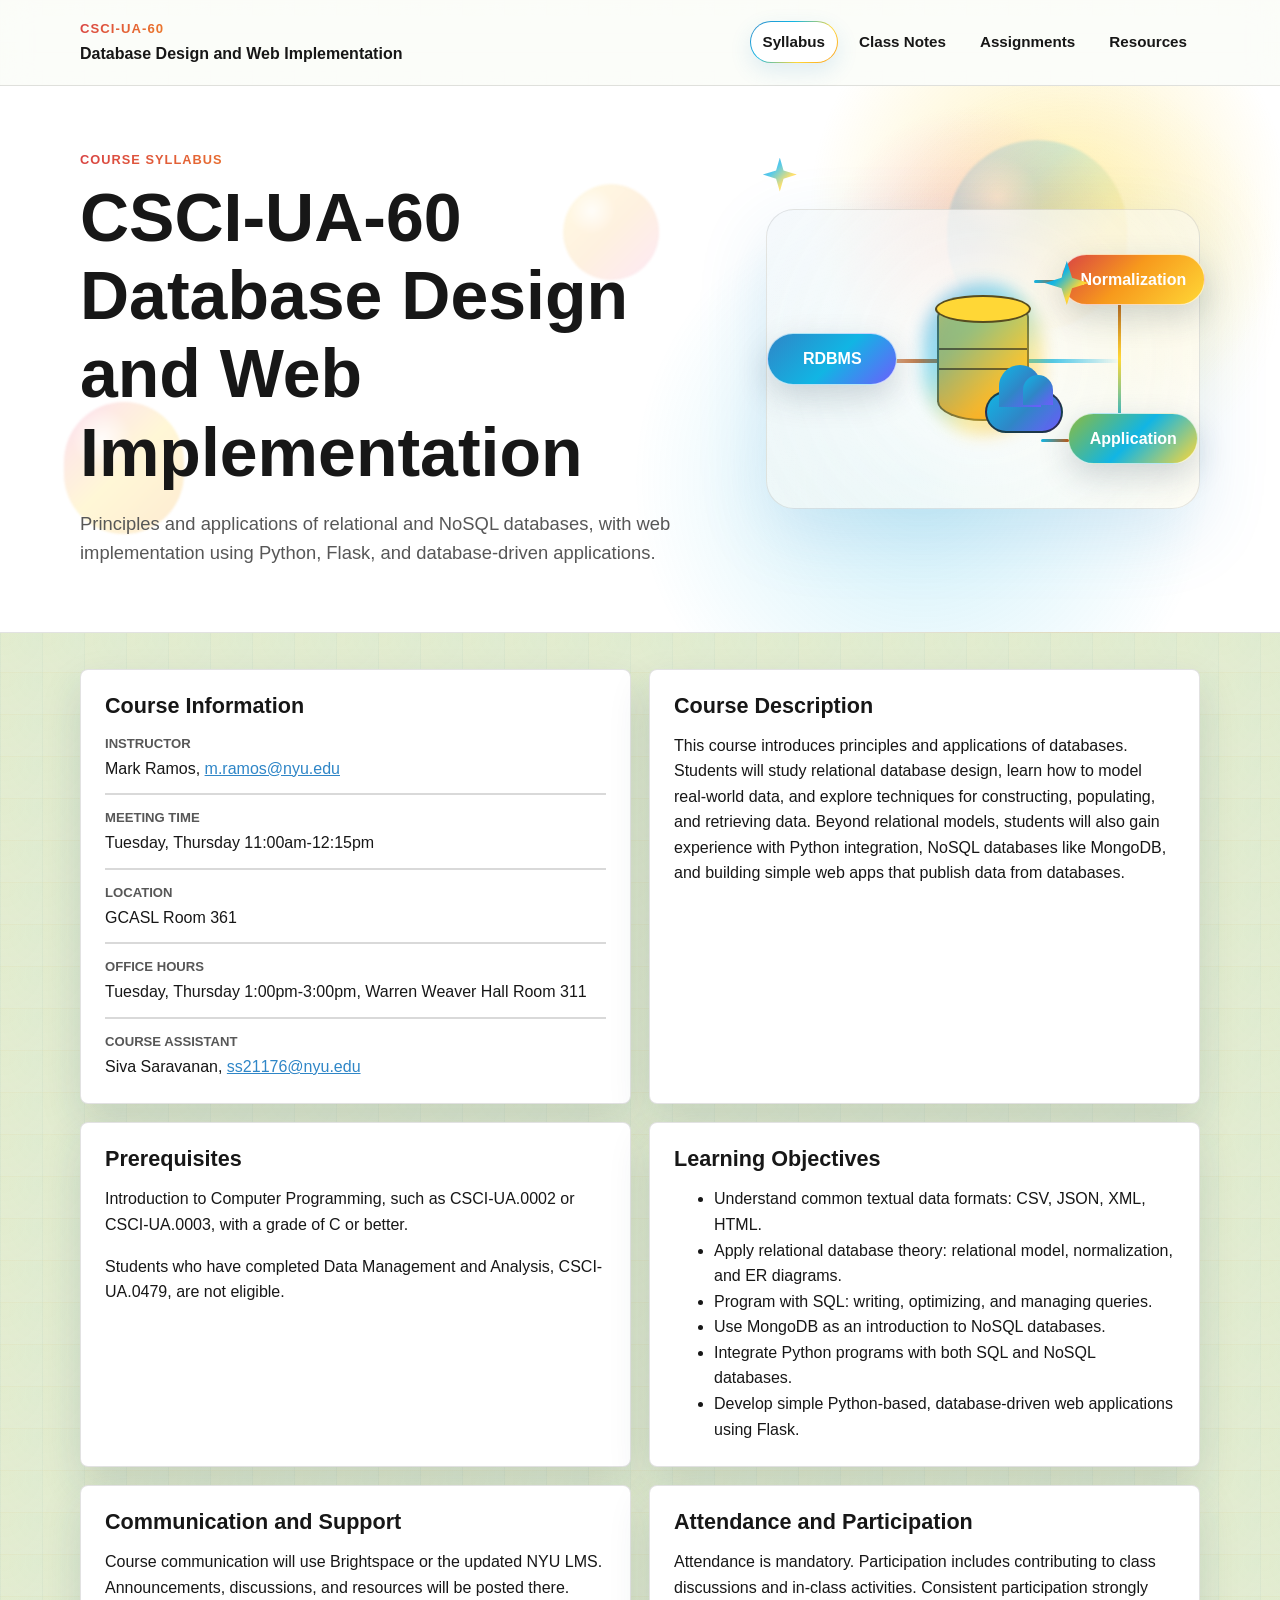
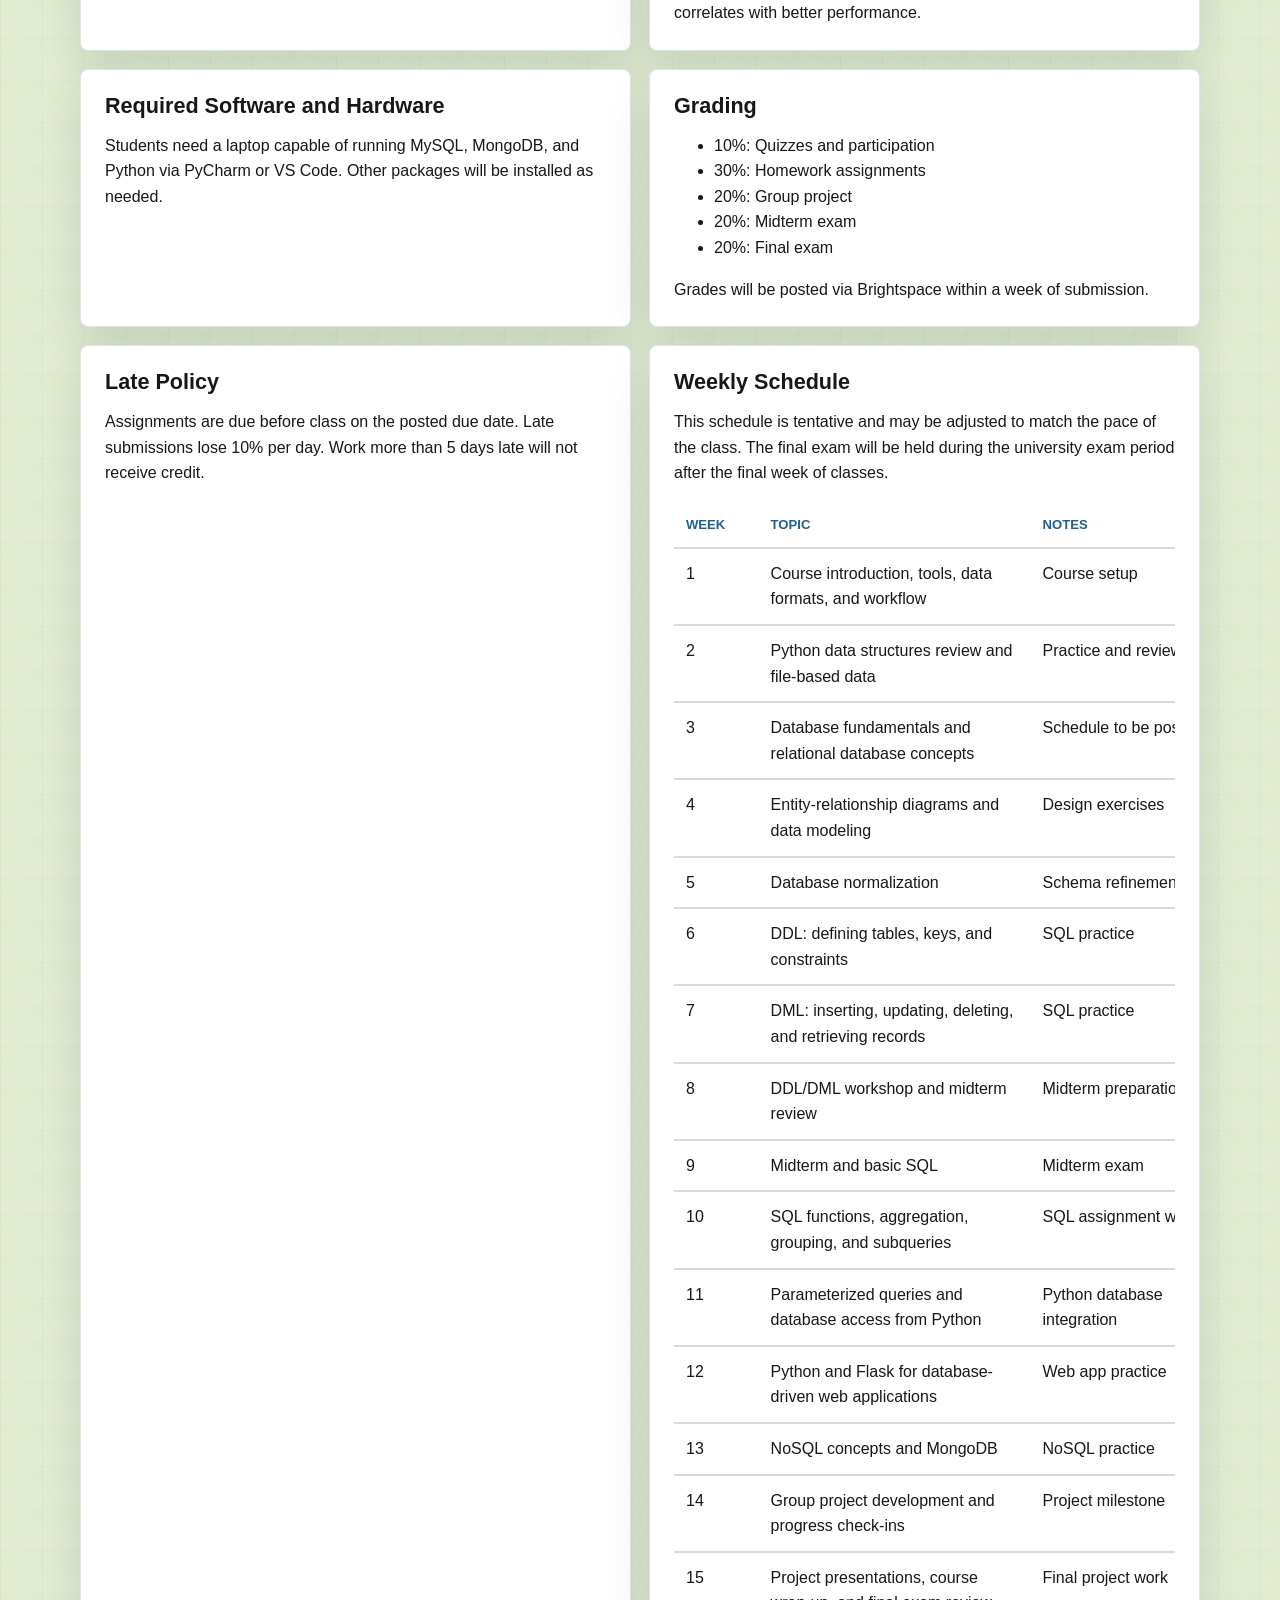
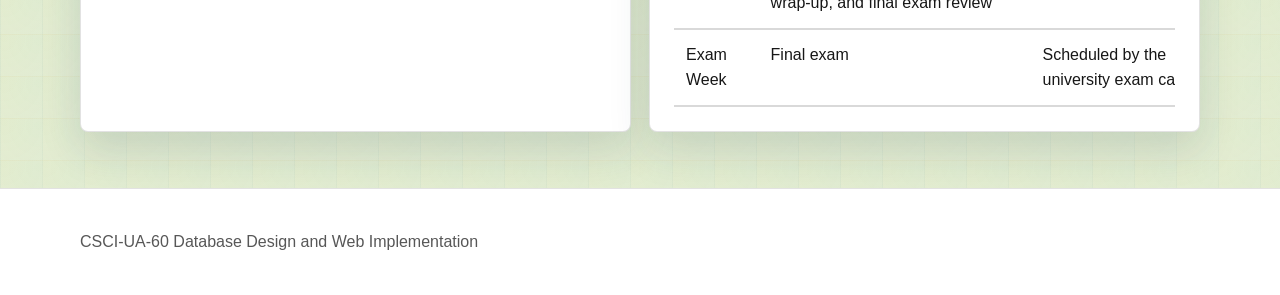
==== index.html @ 7123640e "Initial syllabus site" ====
<!DOCTYPE html>
<html lang="en">
<head>
  <meta charset="UTF-8">
  <meta name="viewport" content="width=device-width, initial-scale=1.0">
  <meta name="description" content="Syllabus for CSCI-UA-60 Database Design and Web Implementation.">
  <title>CSCI-UA-60 | Syllabus</title>
  <link rel="stylesheet" href="styles.css">
</head>
<body>
  <header class="site-header">
    <div class="container header-content">
      <a class="site-title" href="index.html">
        <span class="course-number">CSCI-UA-60</span>
        <span>Database Design and Web Implementation</span>
      </a>
      <nav class="site-nav" aria-label="Main navigation">
        <a class="active" href="index.html">Syllabus</a>
        <a href="notes.html">Class Notes</a>
        <a href="assignments.html">Assignments</a>
        <a href="resources.html">Resources</a>
      </nav>
    </div>
  </header>

  <main>
    <section class="hero">
      <span class="hero-bubble hero-bubble-large" aria-hidden="true"></span>
      <span class="hero-bubble hero-bubble-small" aria-hidden="true"></span>
      <span class="hero-bubble hero-bubble-warm" aria-hidden="true"></span>
      <div class="container hero-layout">
        <div>
          <p class="eyebrow">Course Syllabus</p>
          <h1>CSCI-UA-60 Database Design and Web Implementation</h1>
          <p class="intro">Principles and applications of relational and NoSQL databases, with web implementation using Python, Flask, and database-driven applications.</p>
        </div>
        <div class="database-graphic" aria-hidden="true">
          <div class="flow-node blue node-rdbms">RDBMS</div>
          <div class="flow-node red node-normalization">Normalization</div>
          <div class="database-icon">
            <span class="db-top"></span>
            <span class="db-line"></span>
            <span class="db-line"></span>
            <span class="cloud"></span>
          </div>
          <div class="flow-node green node-application">Application</div>
        </div>
      </div>
    </section>

    <section class="container content-grid">
      <article class="panel">
        <h2>Course Information</h2>
        <dl class="details-list">
          <div>
            <dt>Instructor</dt>
            <dd>Mark Ramos, <a href="mailto:m.ramos@nyu.edu">m.ramos@nyu.edu</a></dd>
          </div>
          <div>
            <dt>Meeting Time</dt>
            <dd>Tuesday, Thursday 11:00am-12:15pm</dd>
          </div>
          <div>
            <dt>Location</dt>
            <dd>GCASL Room 361</dd>
          </div>
          <div>
            <dt>Office Hours</dt>
            <dd>Tuesday, Thursday 1:00pm-3:00pm, Warren Weaver Hall Room 311</dd>
          </div>
          <div>
            <dt>Course Assistant</dt>
            <dd>Siva Saravanan, <a href="mailto:ss21176@nyu.edu">ss21176@nyu.edu</a></dd>
          </div>
        </dl>
      </article>

      <article class="panel">
        <h2>Course Description</h2>
        <p>This course introduces principles and applications of databases. Students will study relational database design, learn how to model real-world data, and explore techniques for constructing, populating, and retrieving data. Beyond relational models, students will also gain experience with Python integration, NoSQL databases like MongoDB, and building simple web apps that publish data from databases.</p>
      </article>

      <article class="panel">
        <h2>Prerequisites</h2>
        <p>Introduction to Computer Programming, such as CSCI-UA.0002 or CSCI-UA.0003, with a grade of C or better.</p>
        <p>Students who have completed Data Management and Analysis, CSCI-UA.0479, are not eligible.</p>
      </article>

      <article class="panel">
        <h2>Learning Objectives</h2>
        <ul>
          <li>Understand common textual data formats: CSV, JSON, XML, HTML.</li>
          <li>Apply relational database theory: relational model, normalization, and ER diagrams.</li>
          <li>Program with SQL: writing, optimizing, and managing queries.</li>
          <li>Use MongoDB as an introduction to NoSQL databases.</li>
          <li>Integrate Python programs with both SQL and NoSQL databases.</li>
          <li>Develop simple Python-based, database-driven web applications using Flask.</li>
        </ul>
      </article>

      <article class="panel">
        <h2>Communication and Support</h2>
        <p>Course communication will use Brightspace or the updated NYU LMS. Announcements, discussions, and resources will be posted there.</p>
      </article>

      <article class="panel">
        <h2>Attendance and Participation</h2>
        <p>Attendance is mandatory. Participation includes contributing to class discussions and in-class activities. Consistent participation strongly correlates with better performance.</p>
      </article>

      <article class="panel">
        <h2>Required Software and Hardware</h2>
        <p>Students need a laptop capable of running MySQL, MongoDB, and Python via PyCharm or VS Code. Other packages will be installed as needed.</p>
      </article>

      <article class="panel">
        <h2>Grading</h2>
        <ul>
          <li>10%: Quizzes and participation</li>
          <li>30%: Homework assignments</li>
          <li>20%: Group project</li>
          <li>20%: Midterm exam</li>
          <li>20%: Final exam</li>
        </ul>
        <p>Grades will be posted via Brightspace within a week of submission.</p>
      </article>

      <article class="panel">
        <h2>Late Policy</h2>
        <p>Assignments are due before class on the posted due date. Late submissions lose 10% per day. Work more than 5 days late will not receive credit.</p>
      </article>

      <article class="panel">
        <h2>Weekly Schedule</h2>
        <p>This schedule is tentative and may be adjusted to match the pace of the class. The final exam will be held during the university exam period after the final week of classes.</p>
        <div class="table-wrap">
          <table>
            <thead>
              <tr>
                <th>Week</th>
                <th>Topic</th>
                <th>Notes</th>
              </tr>
            </thead>
            <tbody>
              <tr>
                <td>1</td>
                <td>Course introduction, tools, data formats, and workflow</td>
                <td>Course setup</td>
              </tr>
              <tr>
                <td>2</td>
                <td>Python data structures review and file-based data</td>
                <td>Practice and review</td>
              </tr>
              <tr>
                <td>3</td>
                <td>Database fundamentals and relational database concepts</td>
                <td>Schedule to be posted</td>
              </tr>
              <tr>
                <td>4</td>
                <td>Entity-relationship diagrams and data modeling</td>
                <td>Design exercises</td>
              </tr>
              <tr>
                <td>5</td>
                <td>Database normalization</td>
                <td>Schema refinement</td>
              </tr>
              <tr>
                <td>6</td>
                <td>DDL: defining tables, keys, and constraints</td>
                <td>SQL practice</td>
              </tr>
              <tr>
                <td>7</td>
                <td>DML: inserting, updating, deleting, and retrieving records</td>
                <td>SQL practice</td>
              </tr>
              <tr>
                <td>8</td>
                <td>DDL/DML workshop and midterm review</td>
                <td>Midterm preparation</td>
              </tr>
              <tr>
                <td>9</td>
                <td>Midterm and basic SQL</td>
                <td>Midterm exam</td>
              </tr>
              <tr>
                <td>10</td>
                <td>SQL functions, aggregation, grouping, and subqueries</td>
                <td>SQL assignment work</td>
              </tr>
              <tr>
                <td>11</td>
                <td>Parameterized queries and database access from Python</td>
                <td>Python database integration</td>
              </tr>
              <tr>
                <td>12</td>
                <td>Python and Flask for database-driven web applications</td>
                <td>Web app practice</td>
              </tr>
              <tr>
                <td>13</td>
                <td>NoSQL concepts and MongoDB</td>
                <td>NoSQL practice</td>
              </tr>
              <tr>
                <td>14</td>
                <td>Group project development and progress check-ins</td>
                <td>Project milestone</td>
              </tr>
              <tr>
                <td>15</td>
                <td>Project presentations, course wrap-up, and final exam review</td>
                <td>Final project work</td>
              </tr>
              <tr>
                <td>Exam Week</td>
                <td>Final exam</td>
                <td>Scheduled by the university exam calendar</td>
              </tr>
            </tbody>
          </table>
        </div>
      </article>
    </section>
  </main>

  <footer class="site-footer">
    <div class="container">
      <p>CSCI-UA-60 Database Design and Web Implementation</p>
    </div>
  </footer>
  <script src="script.js"></script>
</body>
</html>
---- styles.css ----
:root {
  --bg: #fffaf1;
  --surface: #ffffff;
  --ink: #171717;
  --muted: #575757;
  --line: #171717;
  --blue: #2f86c7;
  --blue-dark: #1f6093;
  --yellow: #ffd736;
  --orange: #f7991c;
  --orange-dark: #b95716;
  --red: #d84245;
  --pink: #f15bb5;
  --green: #8bbb3f;
  --aqua: #11b5e4;
  --violet: #6d5dfc;
  --accent: var(--blue);
  --accent-dark: var(--blue-dark);
  --highlight: var(--orange);
  --gradient-main: linear-gradient(135deg, #2f86c7 0%, #11b5e4 34%, #ffd736 68%, #f7991c 100%);
  --gradient-warm: linear-gradient(135deg, #d84245 0%, #f7991c 46%, #ffd736 100%);
  --gradient-cool: linear-gradient(135deg, #2f86c7 0%, #11b5e4 52%, #6d5dfc 100%);
  --shadow: 0 18px 42px rgba(31, 54, 76, 0.14);
}

* {
  box-sizing: border-box;
}

body {
  margin: 0;
  min-height: 100vh;
  font-family: Arial, Helvetica, sans-serif;
  line-height: 1.6;
  color: var(--ink);
  background:
    radial-gradient(circle at 10% 10%, rgba(255, 215, 54, 0.18), transparent 24rem),
    radial-gradient(circle at 92% 18%, rgba(17, 181, 228, 0.16), transparent 22rem),
    linear-gradient(90deg, rgba(47, 134, 199, 0.06) 1px, transparent 1px),
    linear-gradient(rgba(247, 153, 28, 0.05) 1px, transparent 1px),
    var(--bg);
  background-size: 42px 42px;
}

a {
  color: var(--accent);
}

a:hover {
  color: var(--accent-dark);
}

.container {
  width: min(1120px, calc(100% - 32px));
  margin: 0 auto;
}

.site-header {
  background: rgba(255, 255, 255, 0.86);
  border-bottom: 1px solid rgba(23, 23, 23, 0.12);
  backdrop-filter: blur(14px);
}

.header-content {
  display: flex;
  align-items: center;
  justify-content: space-between;
  gap: 24px;
  padding: 18px 0;
}

.site-title {
  display: grid;
  gap: 2px;
  color: var(--ink);
  font-weight: 700;
  text-decoration: none;
}

.course-number {
  background: var(--gradient-warm);
  background-clip: text;
  color: transparent;
  -webkit-background-clip: text;
  -webkit-text-fill-color: transparent;
  font-size: 0.82rem;
  letter-spacing: 0.08em;
  text-transform: uppercase;
}

.site-nav {
  display: flex;
  flex-wrap: wrap;
  gap: 8px;
  justify-content: flex-end;
}

.site-nav a {
  border: 1px solid transparent;
  border-radius: 999px;
  color: var(--ink);
  font-size: 0.95rem;
  font-weight: 700;
  padding: 8px 12px;
  text-decoration: none;
}

.site-nav a:hover,
.site-nav a.active {
  background: linear-gradient(#ffffff, #ffffff) padding-box, var(--gradient-main) border-box;
  border-color: transparent;
  color: var(--ink);
  box-shadow: 0 8px 22px rgba(47, 134, 199, 0.14);
}

.hero,
.page-heading {
  background:
    radial-gradient(circle at var(--hero-x, 76%) var(--hero-y, 30%), rgba(241, 91, 181, 0.24), transparent 9rem),
    radial-gradient(circle at calc(var(--hero-x, 76%) + 8%) calc(var(--hero-y, 30%) + 6%), rgba(255, 215, 54, 0.20), transparent 13rem),
    radial-gradient(circle at 82% 22%, rgba(255, 215, 54, 0.34), transparent 15rem),
    radial-gradient(circle at 72% 72%, rgba(17, 181, 228, 0.20), transparent 18rem),
    #ffffff;
  border-bottom: 1px solid rgba(23, 23, 23, 0.12);
  padding: 64px 0;
}

.hero {
  overflow: hidden;
  position: relative;
}

.hero-bubble {
  border-radius: 999px;
  filter: blur(1px);
  opacity: 0.18;
  pointer-events: none;
  position: absolute;
  transform: translate3d(0, 0, 0);
  will-change: transform;
  z-index: 0;
}

.hero-bubble-large {
  background: radial-gradient(circle at 28% 30%, rgba(255, 255, 255, 0.86), transparent 22%), var(--gradient-main);
  height: 190px;
  left: 74%;
  top: 10%;
  width: 180px;
}

.hero-bubble-small {
  background: radial-gradient(circle at 32% 28%, rgba(255, 255, 255, 0.82), transparent 24%), linear-gradient(135deg, var(--pink), var(--yellow), var(--orange));
  height: 132px;
  left: 5%;
  opacity: 0.2;
  top: 58%;
  width: 120px;
}

.hero-bubble-warm {
  background: radial-gradient(circle at 30% 28%, rgba(255, 255, 255, 0.78), transparent 24%), linear-gradient(135deg, var(--yellow), var(--orange), var(--pink));
  height: 96px;
  left: 44%;
  opacity: 0.14;
  top: 18%;
  width: 96px;
}

.hero-layout::before {
  animation: sparkle-pulse 6s ease-in-out infinite;
  background: var(--gradient-main);
  clip-path: polygon(50% 0, 61% 38%, 100% 50%, 61% 62%, 50% 100%, 39% 62%, 0 50%, 39% 38%);
  content: "";
  height: 34px;
  opacity: 0.72;
  position: absolute;
  right: 36%;
  top: 8px;
  width: 34px;
}

.hero-layout {
  align-items: center;
  display: grid;
  gap: 36px;
  grid-template-columns: minmax(0, 1.2fr) minmax(280px, 0.8fr);
  position: relative;
  z-index: 1;
}

.page-heading {
  padding: 44px 0;
}

.eyebrow,
.tag {
  background: var(--gradient-warm);
  background-clip: text;
  color: transparent;
  -webkit-background-clip: text;
  -webkit-text-fill-color: transparent;
  font-size: 0.8rem;
  font-weight: 700;
  letter-spacing: 0.08em;
  margin: 0 0 8px;
  text-transform: uppercase;
}

h1,
h2 {
  line-height: 1.15;
  margin: 0;
}

h1 {
  font-size: clamp(2rem, 6vw, 4.25rem);
  letter-spacing: 0;
  max-width: 920px;
}

h2 {
  font-size: 1.35rem;
  margin-bottom: 14px;
}

.intro {
  color: var(--muted);
  font-size: 1.15rem;
  max-width: 720px;
  margin: 18px 0 0;
}

.database-graphic {
  --tilt-x: 0deg;
  --tilt-y: 0deg;
  align-items: center;
  background:
    radial-gradient(circle at 50% 50%, rgba(255, 255, 255, 0.95), rgba(255, 255, 255, 0.46)),
    linear-gradient(135deg, rgba(47, 134, 199, 0.10), rgba(255, 215, 54, 0.10));
  border: 1px solid rgba(23, 23, 23, 0.10);
  border-radius: 28px;
  box-shadow: 0 24px 70px rgba(47, 134, 199, 0.16);
  display: grid;
  gap: 20px;
  grid-template-columns: repeat(3, 1fr);
  grid-template-rows: repeat(2, 1fr);
  justify-items: center;
  min-height: 300px;
  position: relative;
  transform: perspective(900px) rotateX(var(--tilt-x)) rotateY(var(--tilt-y));
  transition: transform 220ms ease-out;
}

.database-graphic::before {
  background: linear-gradient(90deg, transparent, var(--orange-dark), var(--aqua), transparent);
  border-radius: 999px;
  content: "";
  height: 4px;
  left: 18%;
  position: absolute;
  right: 18%;
  top: 50%;
  z-index: 0;
}

.database-graphic::after {
  background: linear-gradient(var(--orange-dark), var(--yellow), var(--aqua));
  border-radius: 999px;
  content: "";
  height: 46%;
  position: absolute;
  right: 18%;
  top: 27%;
  width: 3px;
  z-index: 0;
}

.node-rdbms {
  grid-column: 1;
  grid-row: 1 / 3;
}

.database-icon {
  grid-column: 2;
  grid-row: 1 / 3;
}

.node-normalization {
  grid-column: 3;
  grid-row: 1;
}

.node-application {
  grid-column: 3;
  grid-row: 2;
}

.node-normalization::before,
.node-application::before {
  background: linear-gradient(90deg, var(--aqua), var(--orange-dark));
  border-radius: 999px;
  content: "";
  height: 3px;
  left: -28px;
  position: absolute;
  top: 50%;
  width: 28px;
  z-index: -1;
}

.flow-node {
  border: 1px solid rgba(255, 255, 255, 0.68);
  border-radius: 999px;
  box-shadow: 0 12px 32px rgba(31, 54, 76, 0.20);
  color: #ffffff;
  font-weight: 800;
  min-width: 130px;
  padding: 12px 18px;
  position: relative;
  text-align: center;
  z-index: 1;
}

.flow-node.red {
  background: var(--gradient-warm);
}

.flow-node.blue {
  background: var(--gradient-cool);
}

.flow-node.green {
  background: linear-gradient(135deg, var(--green), var(--aqua), var(--yellow));
}

.database-icon {
  align-items: center;
  background: linear-gradient(180deg, var(--yellow), var(--orange));
  border: 2px solid rgba(23, 23, 23, 0.72);
  border-radius: 50% / 16%;
  display: flex;
  flex-direction: column;
  gap: 18px;
  height: 124px;
  justify-content: center;
  position: relative;
  width: 92px;
  z-index: 1;
}

.database-icon::before,
.database-icon::after {
  background: var(--gradient-main);
  content: "";
  position: absolute;
}

.database-icon::before {
  animation: glow-breathe 5s ease-in-out infinite;
  border-radius: 999px;
  filter: blur(8px);
  inset: -16px;
  opacity: 0.45;
  z-index: -1;
}

@keyframes sparkle-pulse {
  0%,
  100% {
    opacity: 0.42;
    transform: rotate(0deg) scale(0.86);
  }

  50% {
    opacity: 0.84;
    transform: rotate(18deg) scale(1);
  }
}

@keyframes glow-breathe {
  0%,
  100% {
    opacity: 0.32;
    transform: scale(0.96);
  }

  50% {
    opacity: 0.56;
    transform: scale(1.06);
  }
}

.database-icon::after {
  clip-path: polygon(50% 0, 62% 38%, 100% 50%, 62% 62%, 50% 100%, 38% 62%, 0 50%, 38% 38%);
  height: 44px;
  right: -62px;
  top: -38px;
  width: 44px;
}

.db-top {
  background: var(--yellow);
  border: 2px solid rgba(23, 23, 23, 0.72);
  border-radius: 50%;
  height: 28px;
  left: -4px;
  position: absolute;
  right: -4px;
  top: -4px;
}

.db-line {
  border-top: 2px solid rgba(23, 23, 23, 0.56);
  display: block;
  width: 100%;
}

.cloud {
  background: linear-gradient(135deg, var(--aqua), var(--blue), var(--violet));
  border: 2px solid rgba(23, 23, 23, 0.72);
  border-radius: 999px;
  bottom: -14px;
  height: 42px;
  position: absolute;
  right: -36px;
  width: 78px;
}

.cloud::before,
.cloud::after {
  background: inherit;
  content: "";
  position: absolute;
}

.cloud::before {
  border-radius: 50% 50% 0 0;
  height: 42px;
  left: 12px;
  top: -28px;
  width: 42px;
}

.cloud::after {
  border-radius: 50% 50% 0 0;
  height: 30px;
  right: 8px;
  top: -18px;
  width: 30px;
}

.content-grid,
.card-list,
.resource-grid {
  display: grid;
  gap: 18px;
  padding: 36px 0 56px;
}

.content-grid {
  grid-template-columns: repeat(2, minmax(0, 1fr));
}

.card-list {
  grid-template-columns: 1fr;
}

.resource-grid {
  grid-template-columns: repeat(3, minmax(0, 1fr));
}

.panel {
  background: var(--surface);
  border: 1px solid rgba(23, 23, 23, 0.12);
  border-radius: 8px;
  box-shadow: var(--shadow);
  padding: 24px;
}

.panel p,
.panel ul,
.panel dl {
  margin-top: 0;
}

.panel > :last-child {
  margin-bottom: 0;
}

.details-list {
  display: grid;
  gap: 12px;
  margin-bottom: 0;
}

.details-list div {
  border-bottom: 2px solid rgba(23, 23, 23, 0.16);
  padding-bottom: 12px;
}

.details-list div:last-child {
  border-bottom: 0;
  padding-bottom: 0;
}

dt {
  color: var(--muted);
  font-size: 0.82rem;
  font-weight: 700;
  text-transform: uppercase;
}

dd {
  margin: 2px 0 0;
}

.table-wrap {
  overflow-x: auto;
}

table {
  border-collapse: collapse;
  min-width: 560px;
  width: 100%;
}

th,
td {
  border-bottom: 2px solid rgba(23, 23, 23, 0.16);
  padding: 12px;
  text-align: left;
  vertical-align: top;
}

th {
  color: var(--blue-dark);
  font-size: 0.82rem;
  text-transform: uppercase;
}

.assignment {
  display: grid;
  gap: 10px;
}

.due-date {
  color: var(--red);
  font-weight: 700;
}

.site-footer {
  background: var(--surface);
  border-top: 1px solid rgba(23, 23, 23, 0.12);
  color: var(--muted);
  padding: 24px 0;
}

@media (max-width: 760px) {
  .header-content {
    align-items: flex-start;
    flex-direction: column;
  }

  .site-nav {
    justify-content: flex-start;
    width: 100%;
  }

  .site-nav a {
    background: rgba(255, 255, 255, 0.64);
  }

  .hero,
  .page-heading {
    padding: 40px 0;
  }

  .content-grid,
  .resource-grid {
    grid-template-columns: 1fr;
  }

  .hero-layout {
    grid-template-columns: 1fr;
  }

  .database-graphic {
    grid-template-columns: repeat(2, 1fr);
    grid-template-rows: repeat(3, auto);
    min-height: 320px;
  }

  .node-rdbms {
    grid-column: 1;
    grid-row: 1;
  }

  .database-icon {
    grid-column: 2;
    grid-row: 1 / 3;
  }

  .node-normalization {
    grid-column: 1;
    grid-row: 2;
  }

  .node-application {
    grid-column: 1 / 3;
    grid-row: 3;
  }

  .database-graphic::before {
    left: 22%;
    right: 22%;
    top: 38%;
  }

  .database-graphic::after {
    height: 54%;
    right: 50%;
    top: 28%;
  }

  .panel {
    padding: 20px;
  }
}

@media (max-width: 520px) {
  .database-graphic {
    gap: 14px;
  }

  .flow-node {
    min-width: 112px;
    padding: 10px 12px;
  }

  .database-icon {
    height: 108px;
    width: 80px;
  }
}

@media (prefers-reduced-motion: reduce) {
  .hero-bubble,
  .hero-layout::before,
  .database-icon::before {
    animation: none;
  }

  .database-graphic {
    transition: none;
  }
}
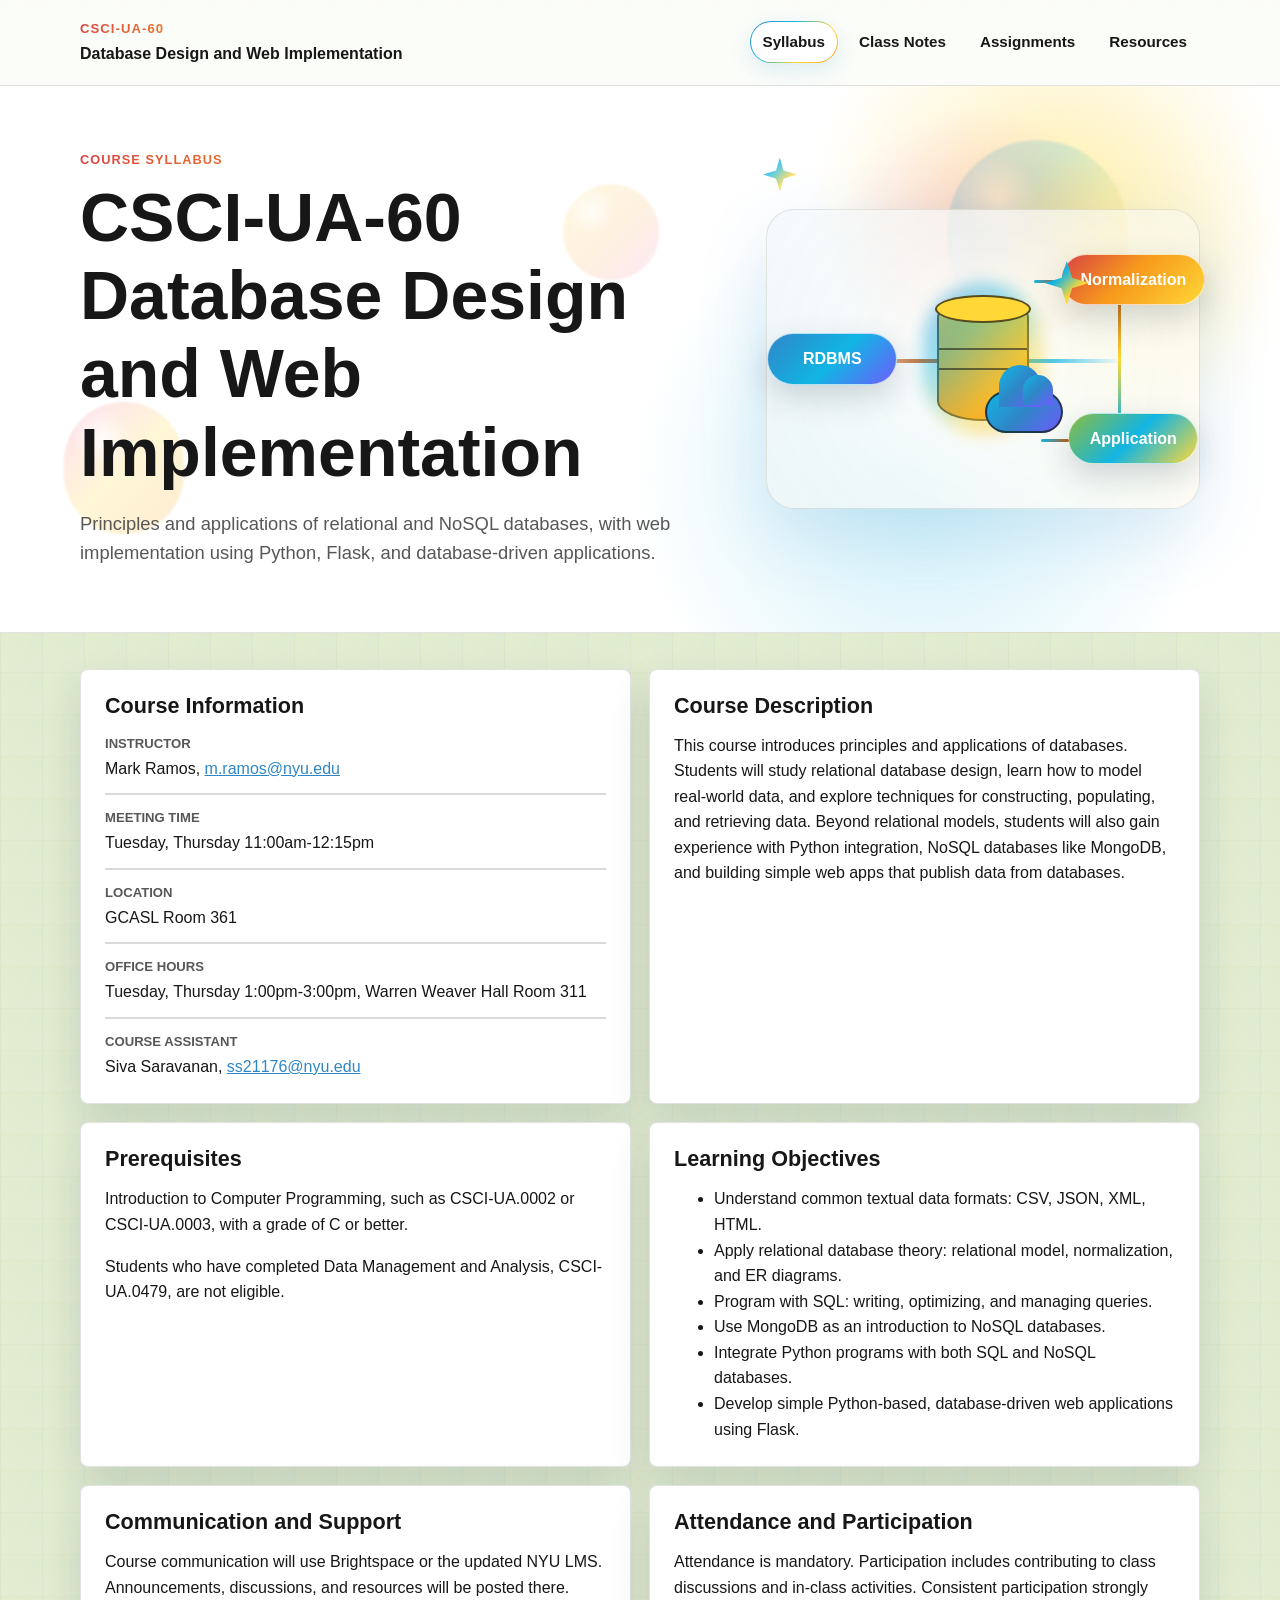
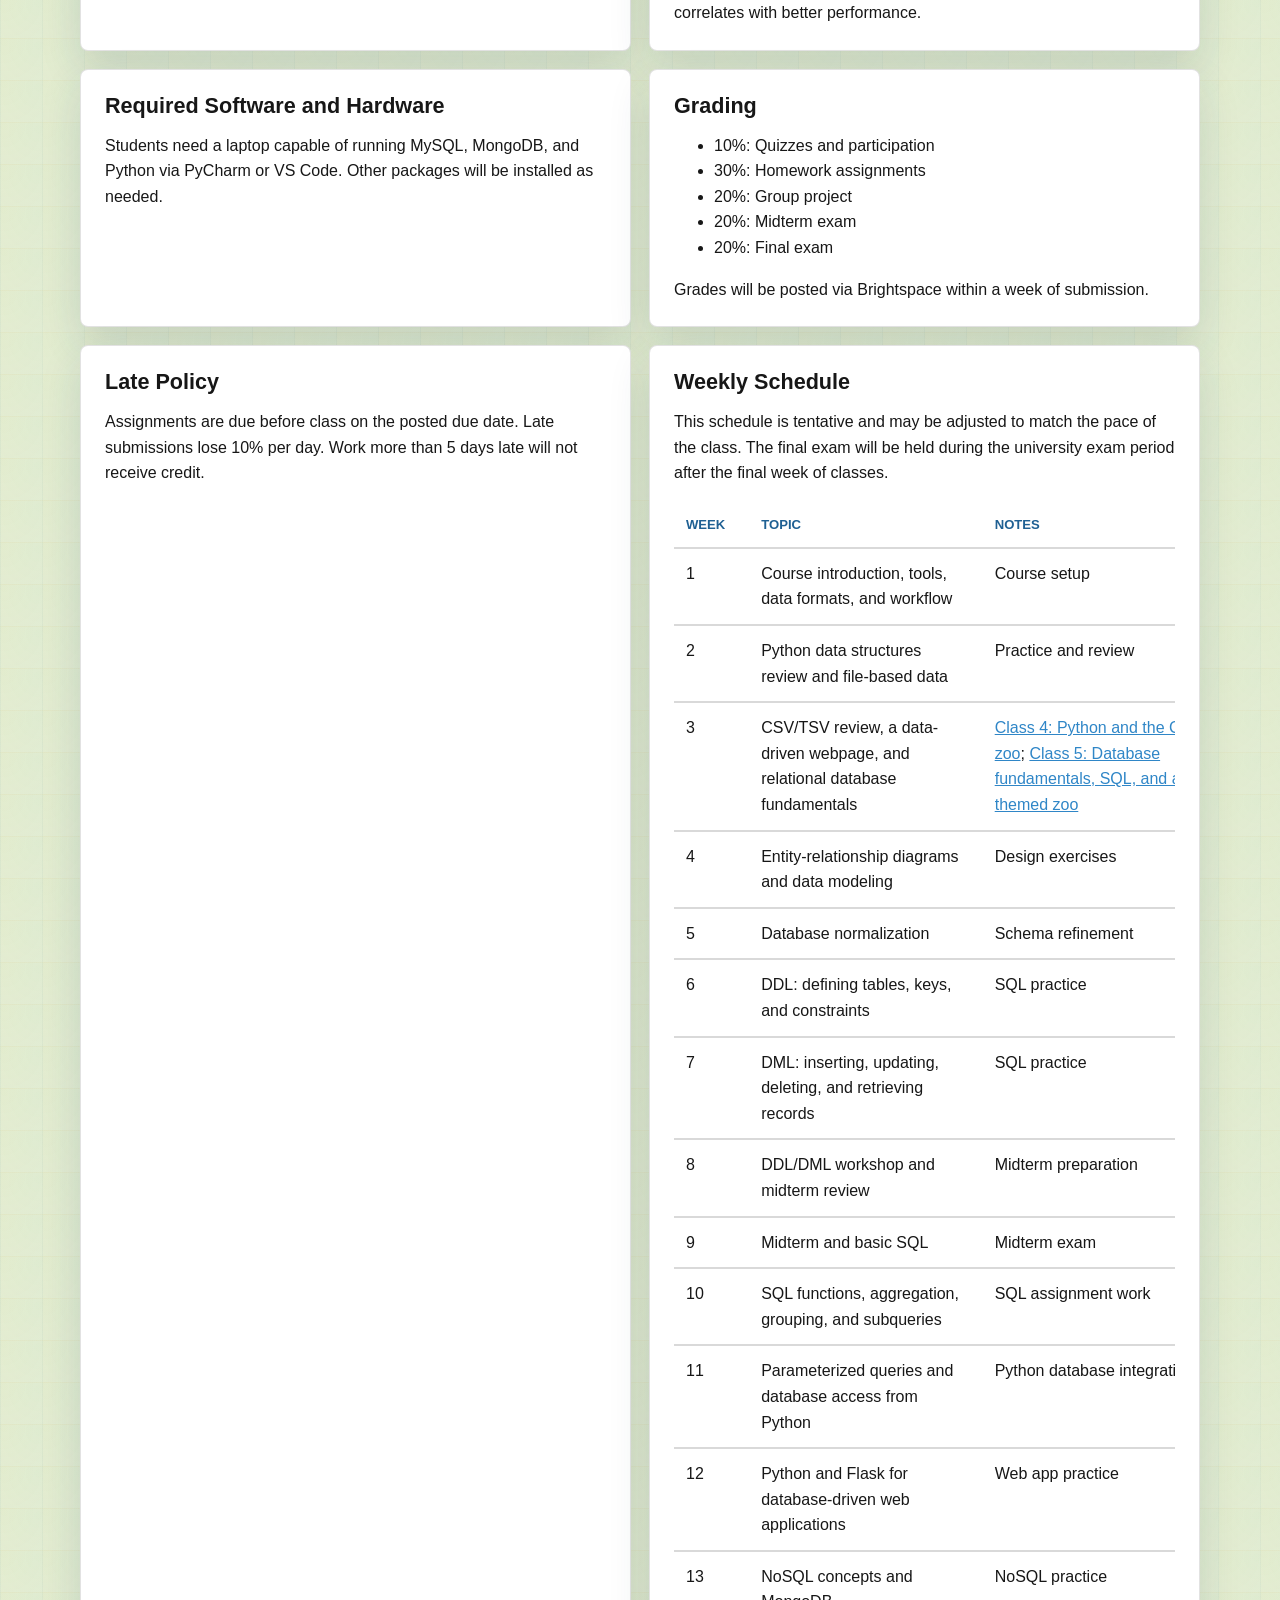
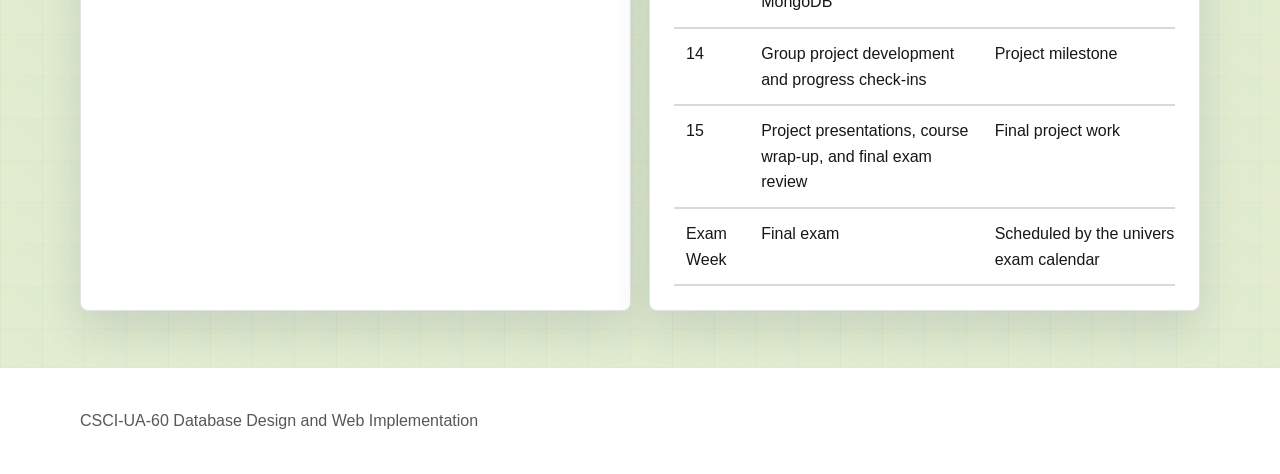
==== commit 67387d57: "Build out Week 3 lessons and SQLite cheat sheet" ====
--- a/index.html
+++ b/index.html
@@ -155,8 +155,8 @@
               </tr>
               <tr>
                 <td>3</td>
-                <td>Database fundamentals and relational database concepts</td>
-                <td>Schedule to be posted</td>
+                <td>CSV/TSV review, a data-driven webpage, and relational database fundamentals</td>
+                <td><a href="notes.html#week-3-class-4">Class 4: Python and the CSV zoo</a>; <a href="notes.html#week-3-class-5">Class 5: Database fundamentals, SQL, and a themed zoo</a></td>
               </tr>
               <tr>
                 <td>4</td>
--- a/styles.css
+++ b/styles.css
@@ -224,6 +224,20 @@
   margin-bottom: 14px;
 }
 
+h3 {
+  font-size: 1.05rem;
+  line-height: 1.2;
+  margin: 0 0 12px;
+}
+
+h4 {
+  color: var(--muted);
+  font-size: 0.86rem;
+  letter-spacing: 0.08em;
+  margin: 18px 0 8px;
+  text-transform: uppercase;
+}
+
 .intro {
   color: var(--muted);
   font-size: 1.15rem;
@@ -488,6 +502,106 @@
   margin-bottom: 0;
 }
 
+.note-subsection {
+  border-top: 1px solid rgba(23, 23, 23, 0.12);
+  margin-top: 18px;
+  padding-top: 18px;
+}
+
+.sql-cheatsheet {
+  min-width: 0;
+  margin: 24px 0;
+  padding: clamp(12px, 3vw, 24px);
+  border: 1px solid rgba(47, 134, 199, 0.25);
+  border-radius: 8px;
+  background: rgba(47, 134, 199, 0.04);
+}
+
+.sql-example h3 {
+  margin: 20px 0 8px;
+  font-size: 1rem;
+}
+
+.sql-example pre {
+  max-width: 100%;
+  overflow-x: auto;
+  padding: 14px;
+  border-radius: 6px;
+  background: #172b3a;
+  color: #ffffff;
+  font-size: 0.9rem;
+  line-height: 1.6;
+  white-space: pre-wrap;
+  overflow-wrap: anywhere;
+}
+
+.note-figure {
+  margin: 20px 0;
+}
+
+.note-figure img {
+  display: block;
+  max-width: 100%;
+  height: auto;
+}
+
+.note-figure figcaption {
+  margin-top: 8px;
+  color: var(--muted);
+  font-size: 0.95rem;
+}
+
+.resource-list {
+  display: grid;
+  gap: 10px;
+  list-style: none;
+  margin: 0;
+  padding: 0;
+}
+
+.resource-list a {
+  background: rgba(255, 255, 255, 0.72);
+  border: 1px solid rgba(23, 23, 23, 0.12);
+  border-radius: 8px;
+  display: block;
+  font-weight: 700;
+  padding: 10px 12px;
+  text-decoration: none;
+}
+
+.resource-list a:hover {
+  background: linear-gradient(#ffffff, #ffffff) padding-box, var(--gradient-main) border-box;
+  border-color: transparent;
+  box-shadow: 0 10px 24px rgba(47, 134, 199, 0.12);
+}
+
+.resource-list .lecture-companions {
+  display: grid;
+  gap: 6px;
+  list-style: none;
+  margin: 8px 0 4px 16px;
+  padding: 0 0 0 12px;
+  border-left: 2px solid var(--orange);
+}
+
+.lecture-companions a {
+  background: rgba(247, 153, 28, 0.06);
+  border-color: rgba(185, 87, 22, 0.18);
+  color: var(--orange-dark);
+  font-size: 0.95rem;
+  font-weight: 400;
+  overflow-wrap: anywhere;
+  padding: 8px 12px;
+}
+
+.lecture-companions a:hover,
+.lecture-companions a:focus-visible {
+  background: rgba(247, 153, 28, 0.12);
+  border-color: var(--orange-dark);
+  color: var(--orange-dark);
+  box-shadow: none;
+}
+
 .details-list {
   display: grid;
   gap: 12px;
@@ -655,3 +769,8 @@
     transition: none;
   }
 }
+
+.sql-command-list dt {
+  color: var(--orange-dark);
+  font-weight: 700;
+}
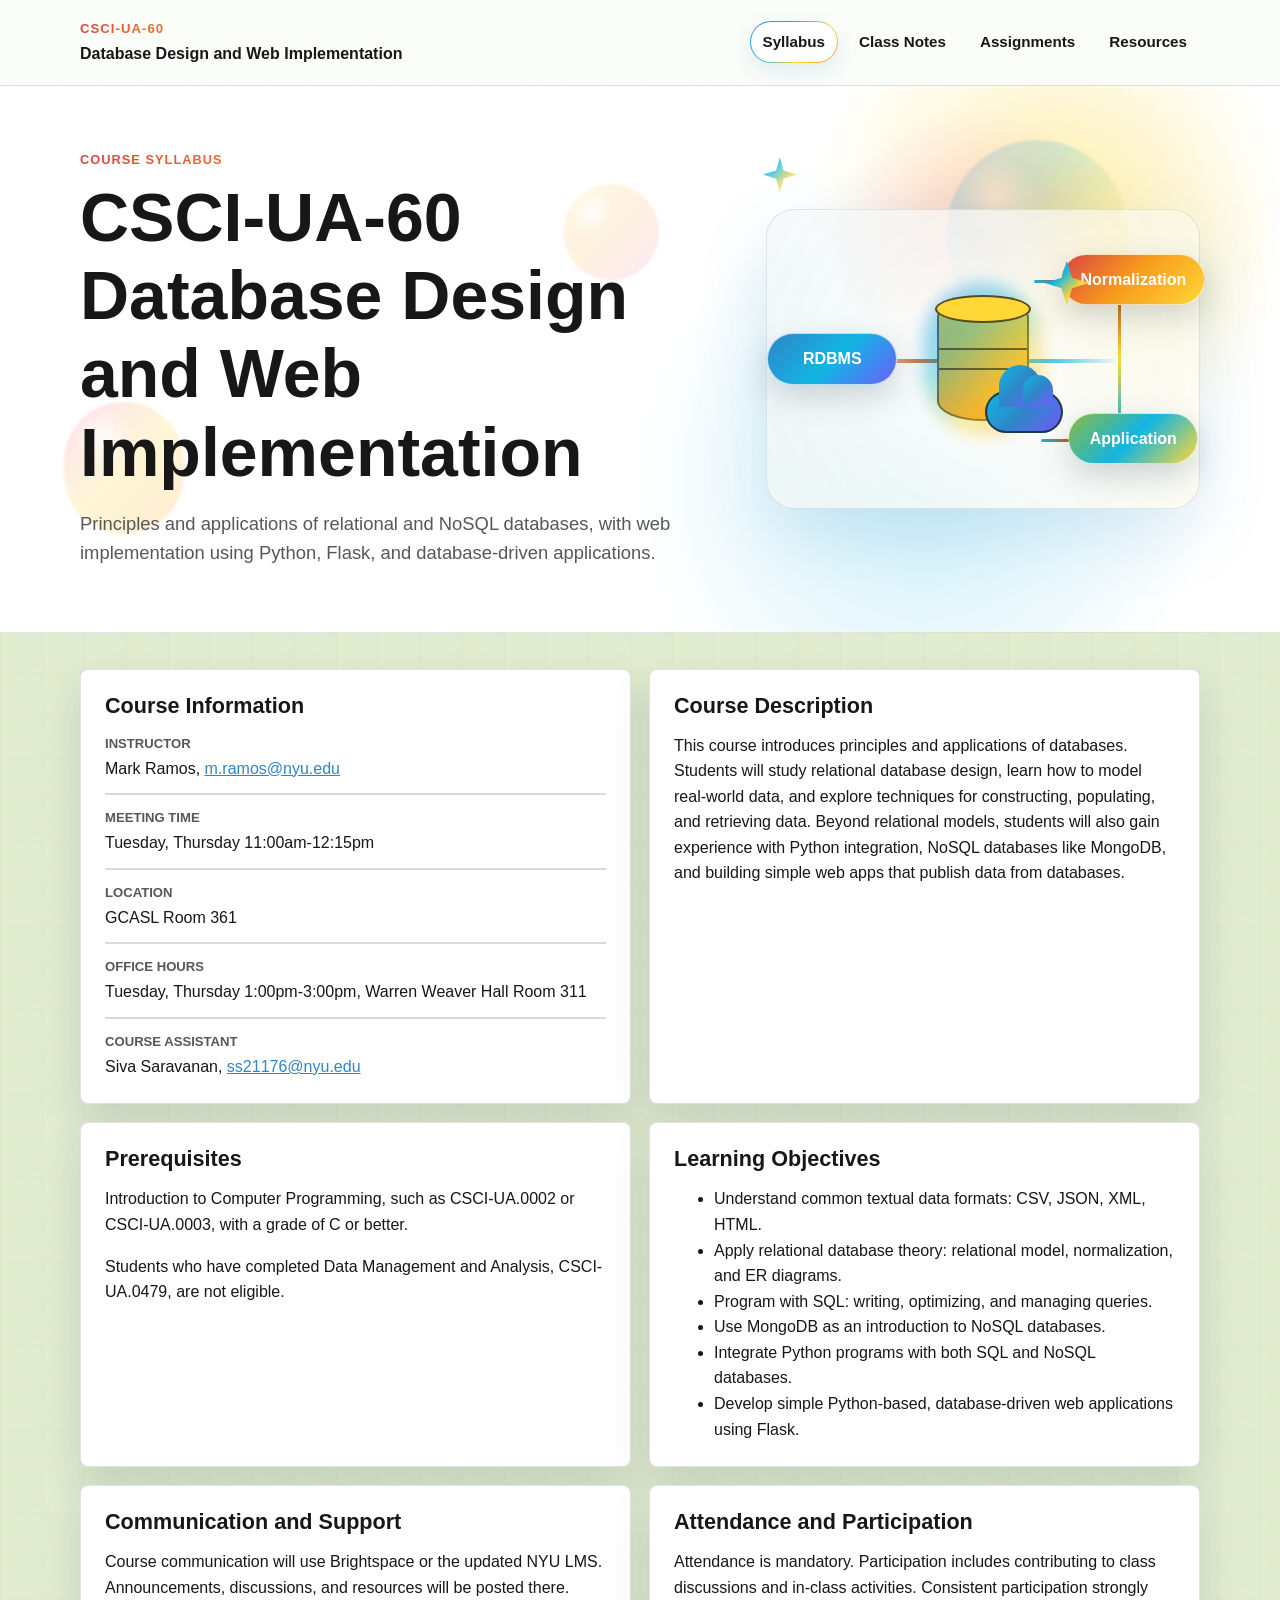
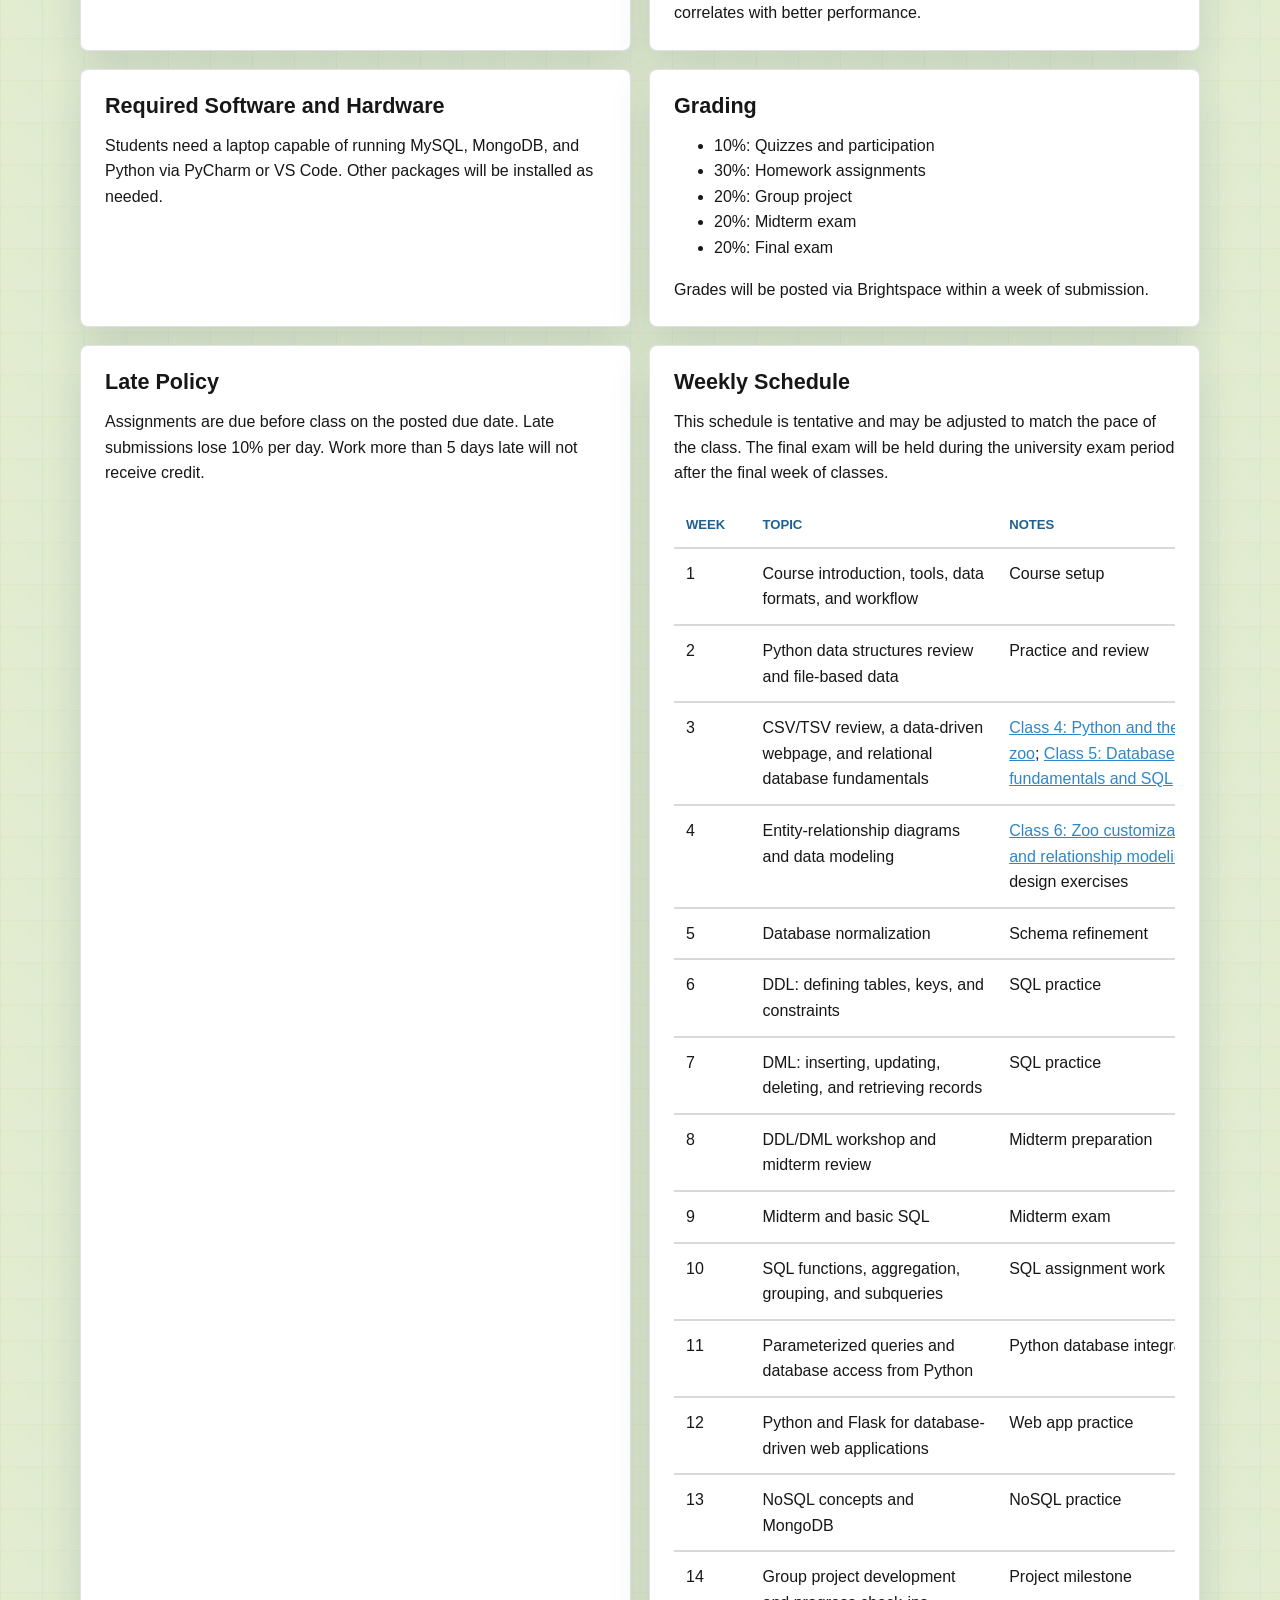
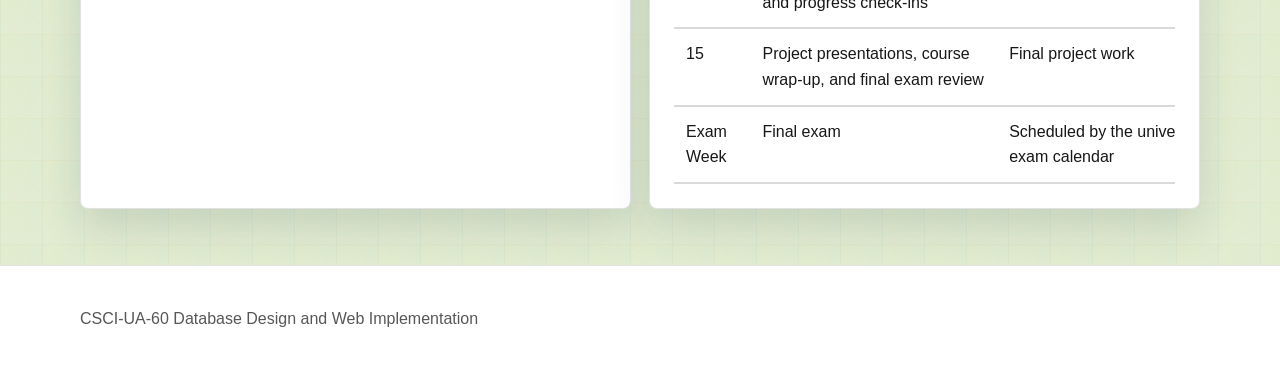
==== commit 8f89d8b8: "updated week materials" ====
--- a/index.html
+++ b/index.html
@@ -156,12 +156,12 @@
               <tr>
                 <td>3</td>
                 <td>CSV/TSV review, a data-driven webpage, and relational database fundamentals</td>
-                <td><a href="notes.html#week-3-class-4">Class 4: Python and the CSV zoo</a>; <a href="notes.html#week-3-class-5">Class 5: Database fundamentals, SQL, and a themed zoo</a></td>
+                <td><a href="notes.html#week-3-class-4">Class 4: Python and the CSV zoo</a>; <a href="notes.html#week-3-class-5">Class 5: Database fundamentals and SQL</a></td>
               </tr>
               <tr>
                 <td>4</td>
                 <td>Entity-relationship diagrams and data modeling</td>
-                <td>Design exercises</td>
+                <td><a href="notes.html#week-4-class-6">Class 6: Zoo customization and relationship modeling</a>; design exercises</td>
               </tr>
               <tr>
                 <td>5</td>
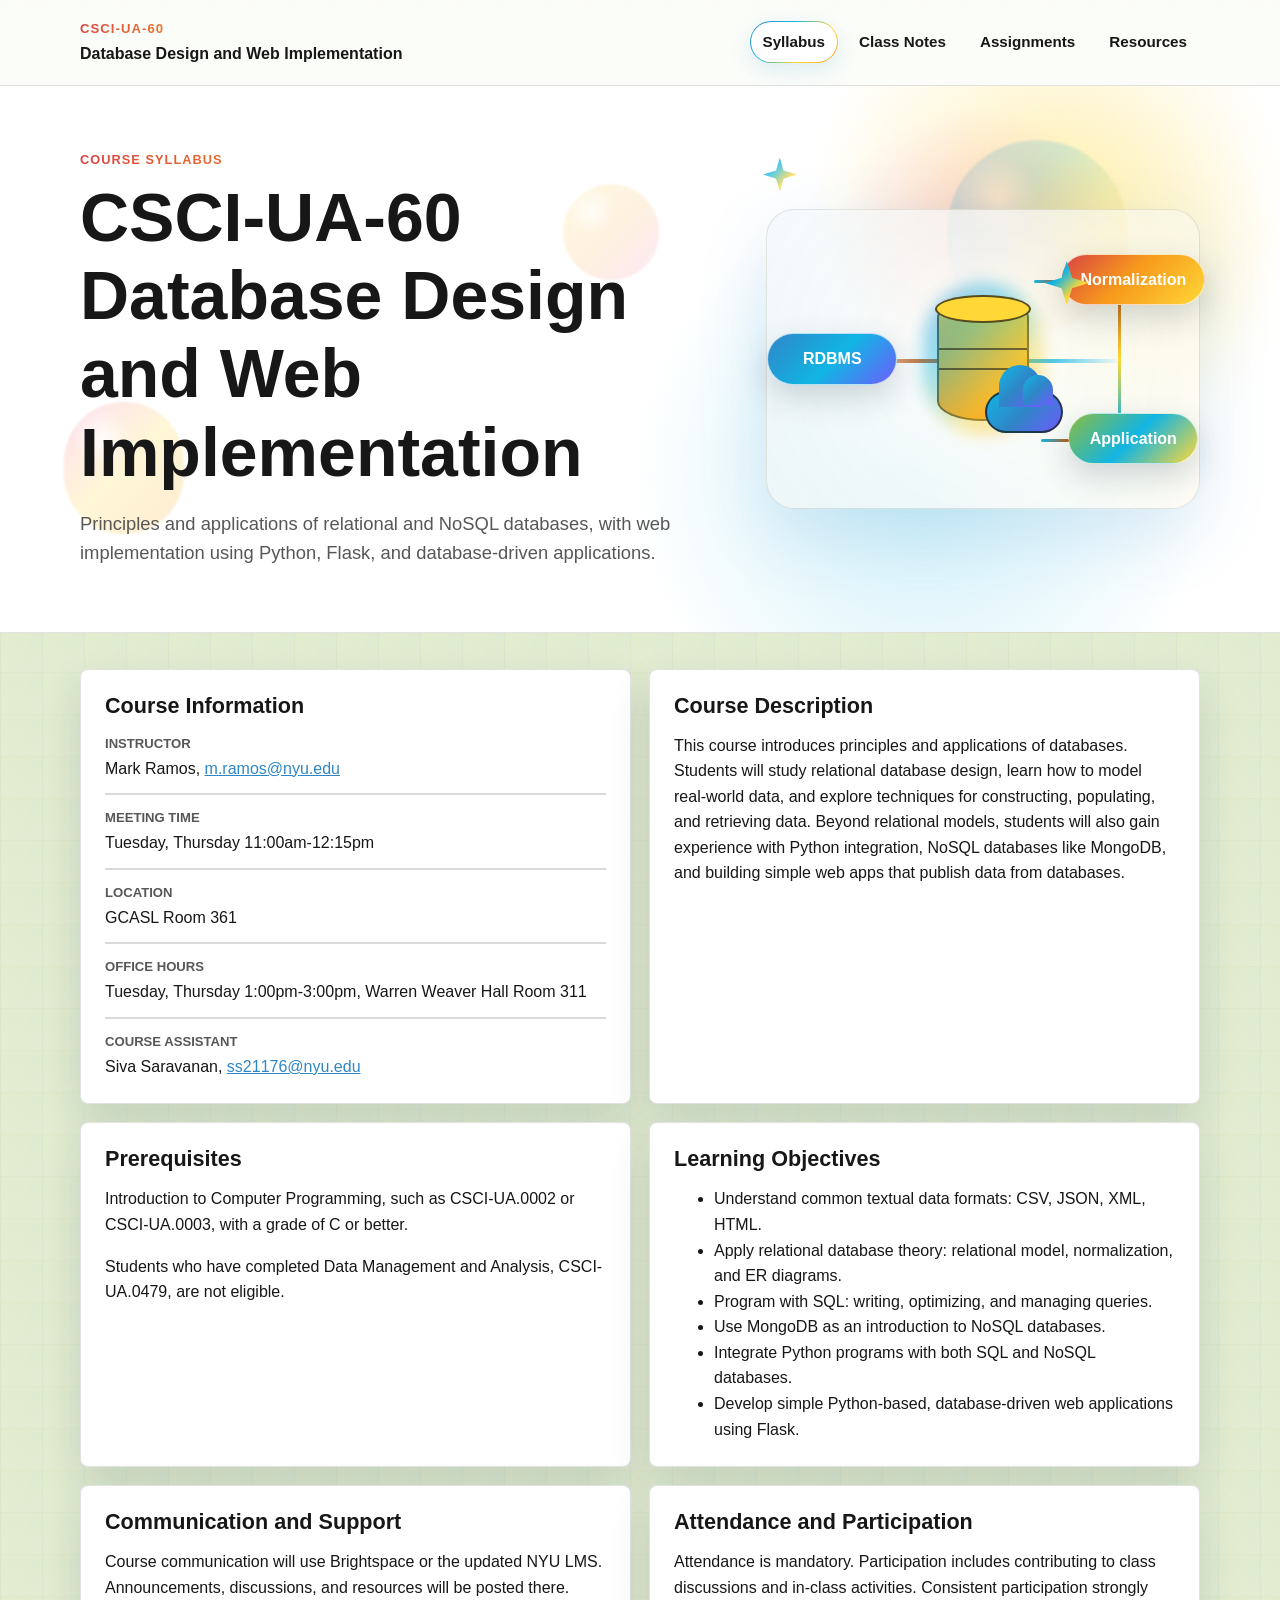
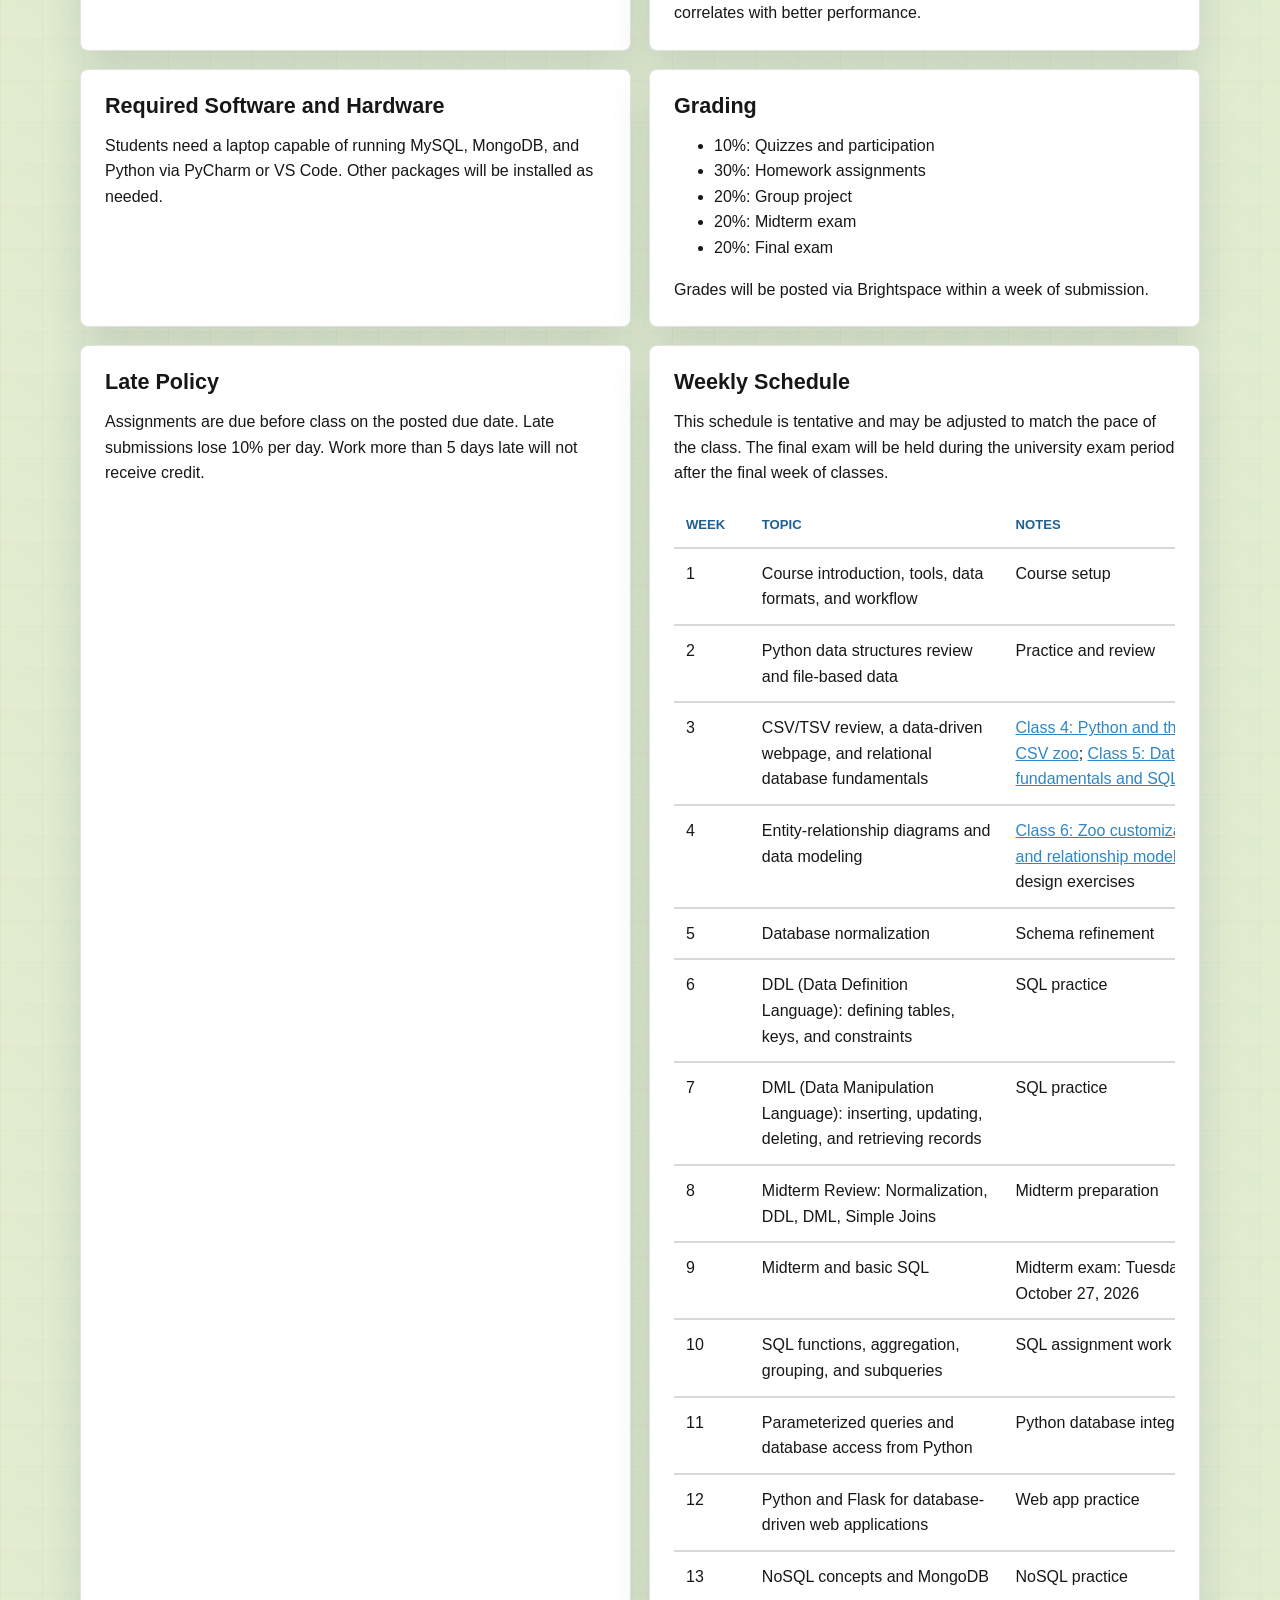
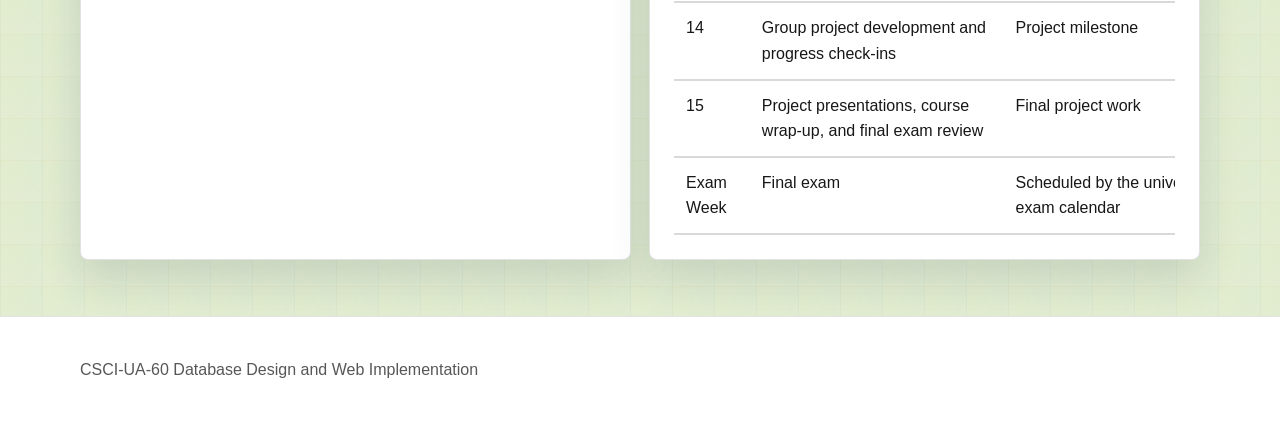
==== commit d5bd4938: "updated week materials" ====
--- a/index.html
+++ b/index.html
@@ -170,23 +170,23 @@
               </tr>
               <tr>
                 <td>6</td>
-                <td>DDL: defining tables, keys, and constraints</td>
+                <td>DDL (Data Definition Language): defining tables, keys, and constraints</td>
                 <td>SQL practice</td>
               </tr>
               <tr>
                 <td>7</td>
-                <td>DML: inserting, updating, deleting, and retrieving records</td>
+                <td>DML (Data Manipulation Language): inserting, updating, deleting, and retrieving records</td>
                 <td>SQL practice</td>
               </tr>
               <tr>
                 <td>8</td>
-                <td>DDL/DML workshop and midterm review</td>
+                <td>Midterm Review: Normalization, DDL, DML, Simple Joins</td>
                 <td>Midterm preparation</td>
               </tr>
               <tr>
                 <td>9</td>
                 <td>Midterm and basic SQL</td>
-                <td>Midterm exam</td>
+                <td>Midterm exam: Tuesday, <time datetime="2026-10-27">October 27, 2026</time></td>
               </tr>
               <tr>
                 <td>10</td>
--- a/styles.css
+++ b/styles.css
@@ -502,6 +502,51 @@
   margin-bottom: 0;
 }
 
+.exam-notice {
+  margin-top: 24px;
+  padding: 20px 24px;
+  border: 4px solid transparent;
+  border-radius: 12px;
+  background: linear-gradient(rgba(255, 255, 255, 0.9), rgba(255, 255, 255, 0.9)) padding-box,
+    var(--gradient-main) border-box;
+  background-size: 100% 100%, 300% 300%;
+  box-shadow: 0 8px 28px rgba(47, 134, 199, 0.18);
+  animation: exam-gradient-flow 3s linear infinite alternate;
+  color: var(--ink);
+}
+
+@keyframes exam-gradient-flow {
+  from {
+    background-position: 0 0, 0% 50%;
+  }
+  to {
+    background-position: 0 0, 100% 50%;
+  }
+}
+
+@media (prefers-reduced-motion: reduce) {
+  .exam-notice {
+    animation: none;
+    background-position: 0 0, 50% 50%;
+  }
+}
+
+.exam-notice h2 {
+  margin: 0 0 8px;
+  color: var(--orange-dark);
+  font-size: 1.1rem;
+}
+
+.exam-notice p {
+  margin: 0;
+}
+
+.exam-notice .exam-notice-date {
+  margin-bottom: 8px;
+  font-size: clamp(1.25rem, 3vw, 1.7rem);
+  font-weight: 700;
+}
+
 .note-subsection {
   border-top: 1px solid rgba(23, 23, 23, 0.12);
   margin-top: 18px;
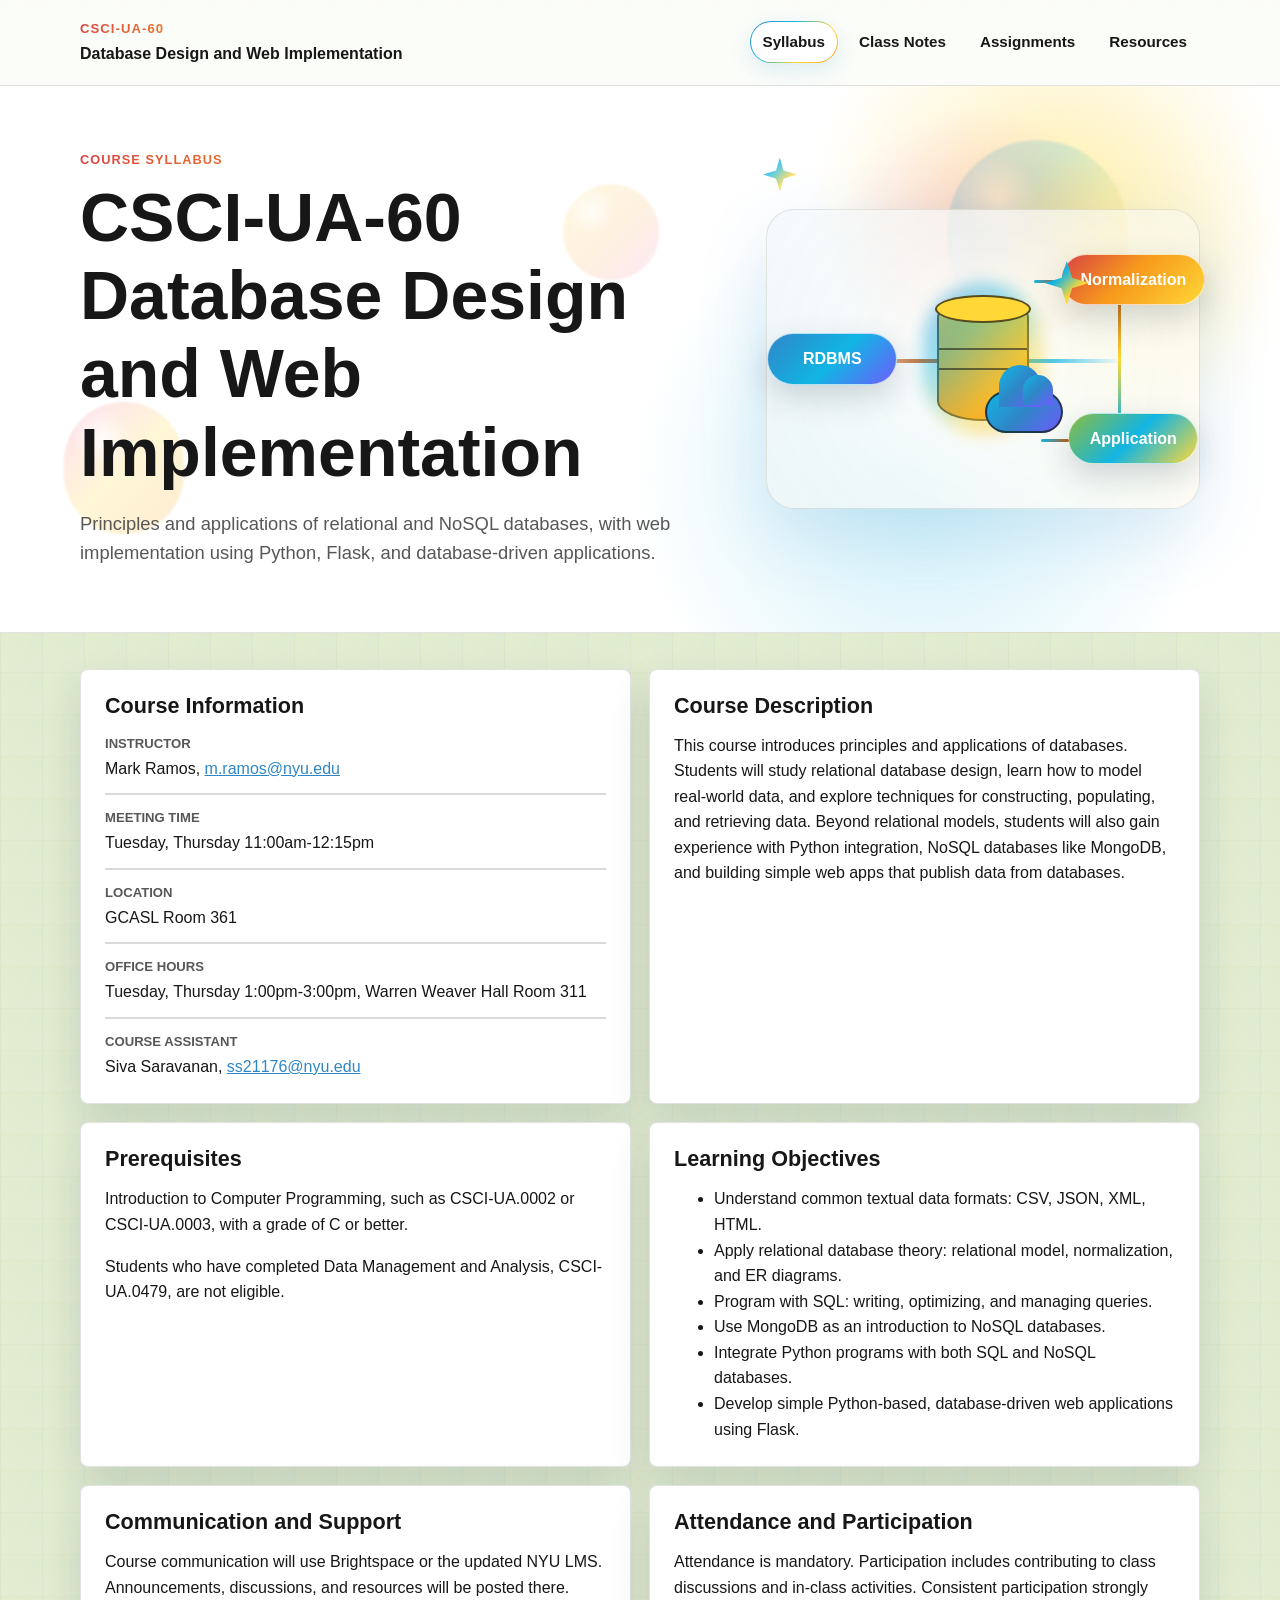
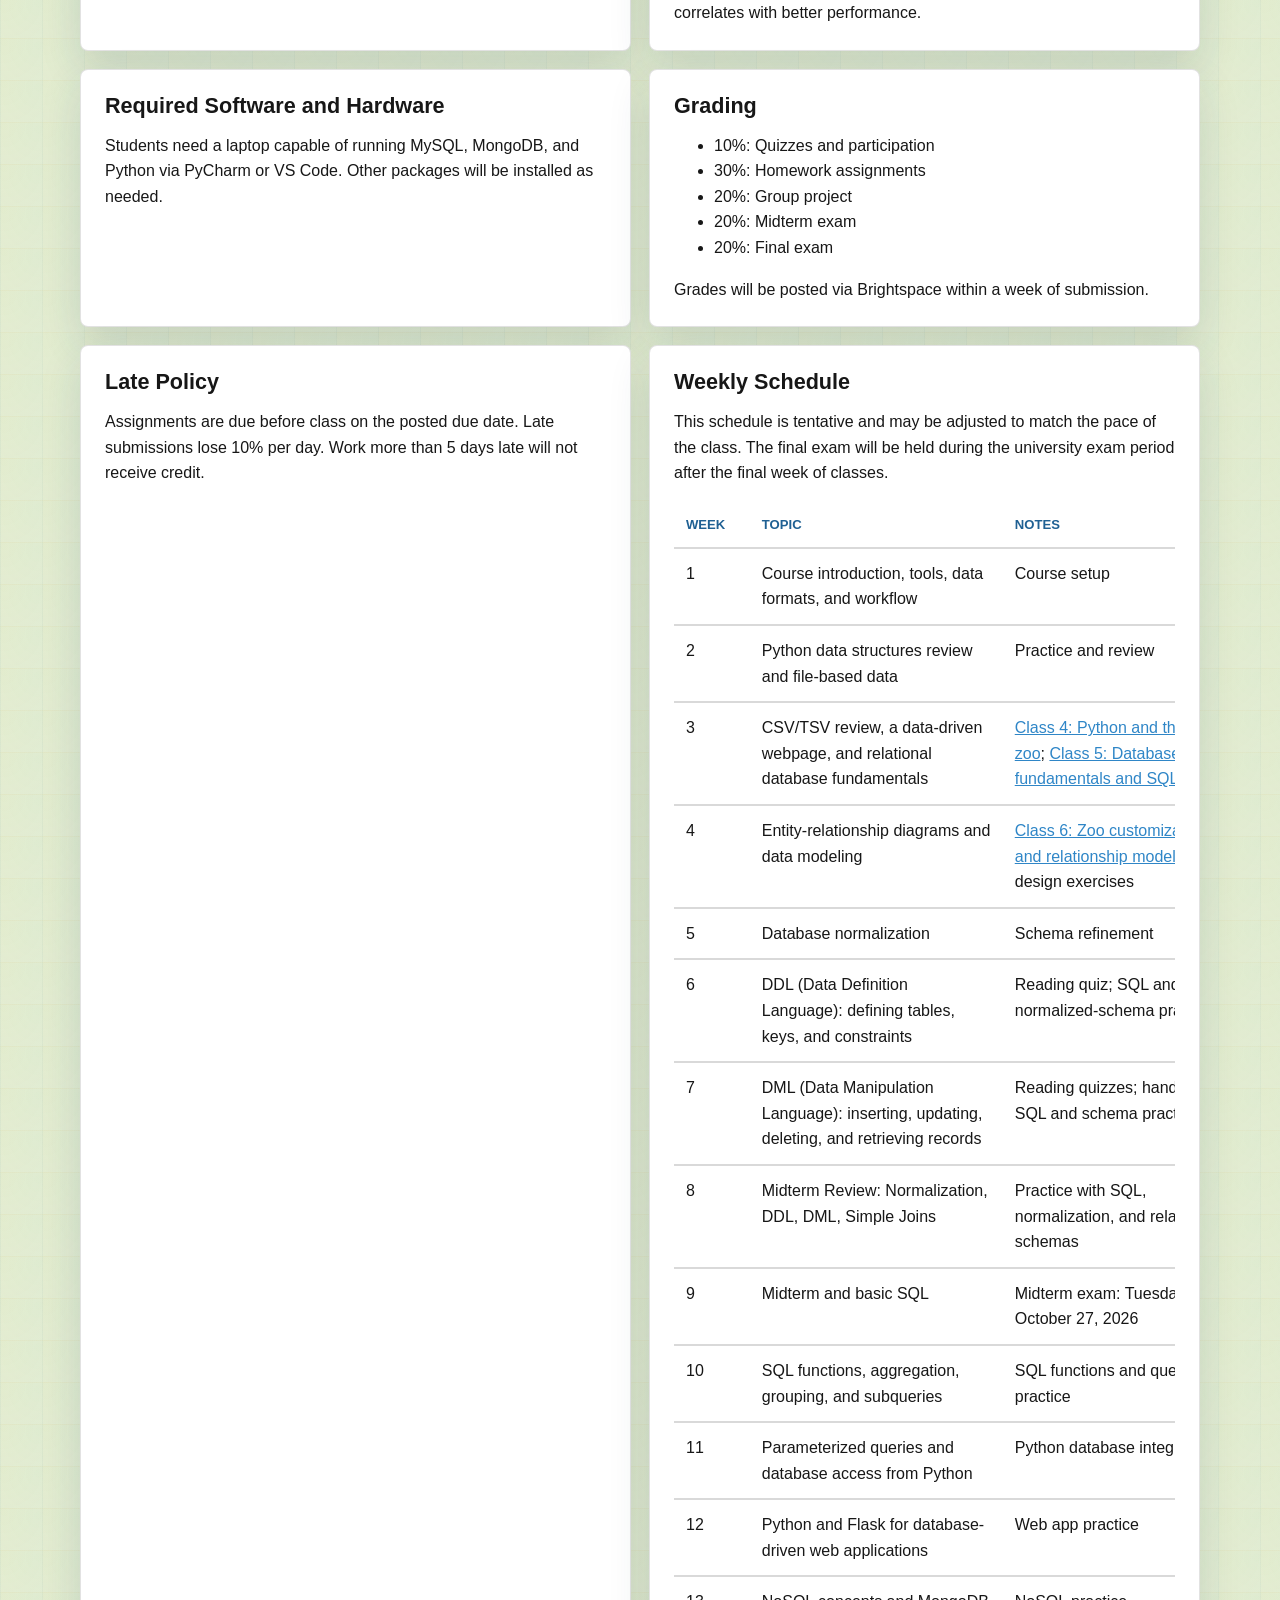
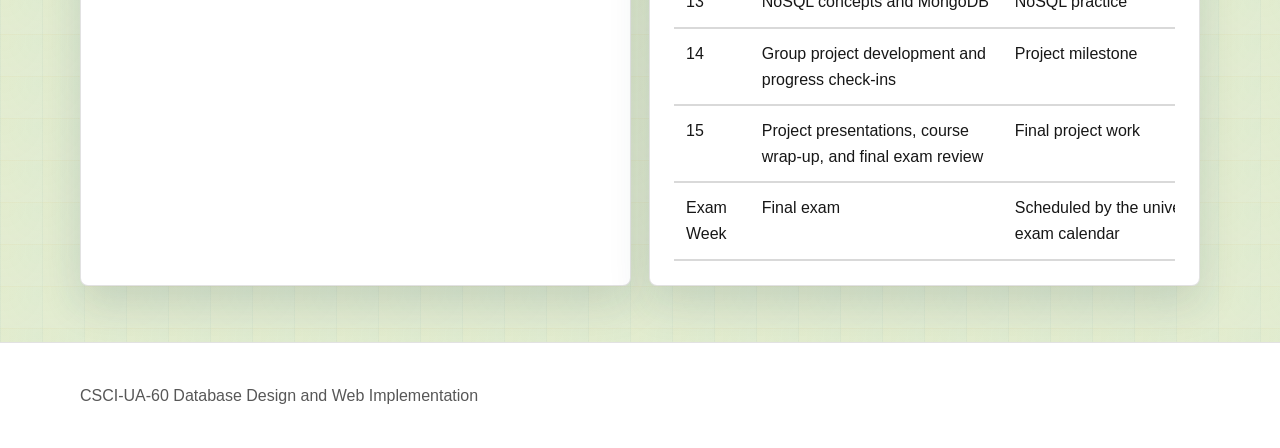
==== commit a1b32e3e: "Update pre-midterm coursework plan" ====
--- a/index.html
+++ b/index.html
@@ -171,17 +171,17 @@
               <tr>
                 <td>6</td>
                 <td>DDL (Data Definition Language): defining tables, keys, and constraints</td>
-                <td>SQL practice</td>
+                <td>Reading quiz; SQL and normalized-schema practice</td>
               </tr>
               <tr>
                 <td>7</td>
                 <td>DML (Data Manipulation Language): inserting, updating, deleting, and retrieving records</td>
-                <td>SQL practice</td>
+                <td>Reading quizzes; hands-on SQL and schema practice</td>
               </tr>
               <tr>
                 <td>8</td>
                 <td>Midterm Review: Normalization, DDL, DML, Simple Joins</td>
-                <td>Midterm preparation</td>
+                <td>Practice with SQL, normalization, and relational schemas</td>
               </tr>
               <tr>
                 <td>9</td>
@@ -191,7 +191,7 @@
               <tr>
                 <td>10</td>
                 <td>SQL functions, aggregation, grouping, and subqueries</td>
-                <td>SQL assignment work</td>
+                <td>SQL functions and query practice</td>
               </tr>
               <tr>
                 <td>11</td>
--- a/styles.css
+++ b/styles.css
@@ -503,6 +503,9 @@
 }
 
 .exam-notice {
+  position: relative;
+  isolation: isolate;
+  overflow: hidden;
   margin-top: 24px;
   padding: 20px 24px;
   border: 4px solid transparent;
@@ -513,6 +516,24 @@
   box-shadow: 0 8px 28px rgba(47, 134, 199, 0.18);
   animation: exam-gradient-flow 3s linear infinite alternate;
   color: var(--ink);
+  transform: perspective(1000px) rotateX(var(--exam-tilt-x, 0deg)) rotateY(var(--exam-tilt-y, 0deg));
+  transition: transform 180ms ease-out;
+}
+
+.exam-notice::before {
+  content: "";
+  position: absolute;
+  inset: 0;
+  z-index: -1;
+  pointer-events: none;
+  background: radial-gradient(circle at var(--exam-x, 50%) var(--exam-y, 50%), rgba(17, 181, 228, 0.22), transparent 12rem),
+    radial-gradient(circle at calc(var(--exam-x, 50%) + 12%) var(--exam-y, 50%), rgba(255, 215, 54, 0.25), transparent 15rem);
+  opacity: 0;
+  transition: opacity 200ms ease-out;
+}
+
+.exam-notice.is-pointer-active::before {
+  opacity: 1;
 }
 
 @keyframes exam-gradient-flow {
@@ -528,6 +549,12 @@
   .exam-notice {
     animation: none;
     background-position: 0 0, 50% 50%;
+    transform: none;
+    transition: none;
+  }
+
+  .exam-notice::before {
+    display: none;
   }
 }
 
@@ -596,6 +623,35 @@
   font-size: 0.95rem;
 }
 
+.answer-key-hint {
+  margin-bottom: 8px;
+}
+
+.answer-key-reveal {
+  margin: 0;
+  padding: 14px;
+  border: 1px dashed var(--line);
+  border-radius: 6px;
+  background: #172b3a;
+  color: #172b3a;
+  user-select: text;
+}
+
+.answer-key-reveal a {
+  color: inherit;
+  text-decoration: none;
+}
+
+.answer-key-reveal::selection,
+.answer-key-reveal a::selection {
+  background: #f4d35e;
+  color: #172b3a;
+}
+
+.answer-key-reveal:focus-within {
+  color: #ffffff;
+}
+
 .resource-list {
   display: grid;
   gap: 10px;
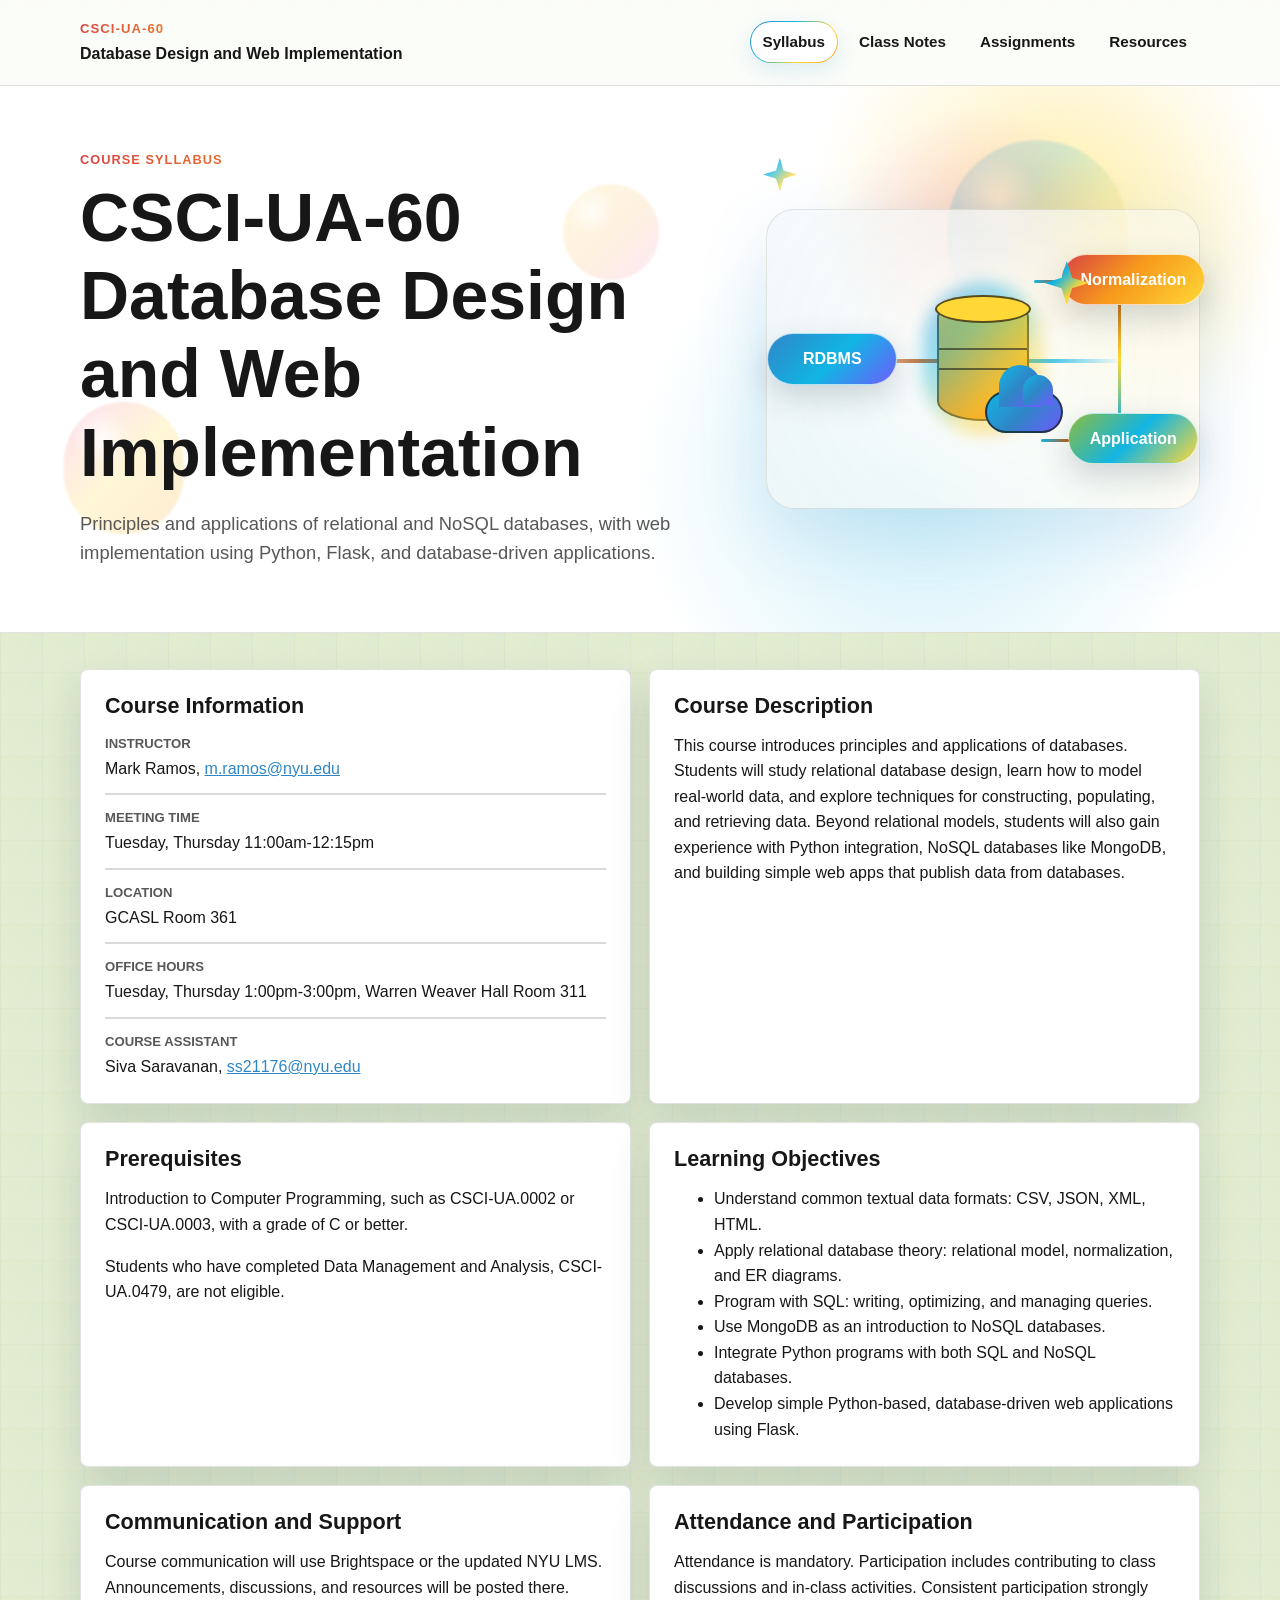
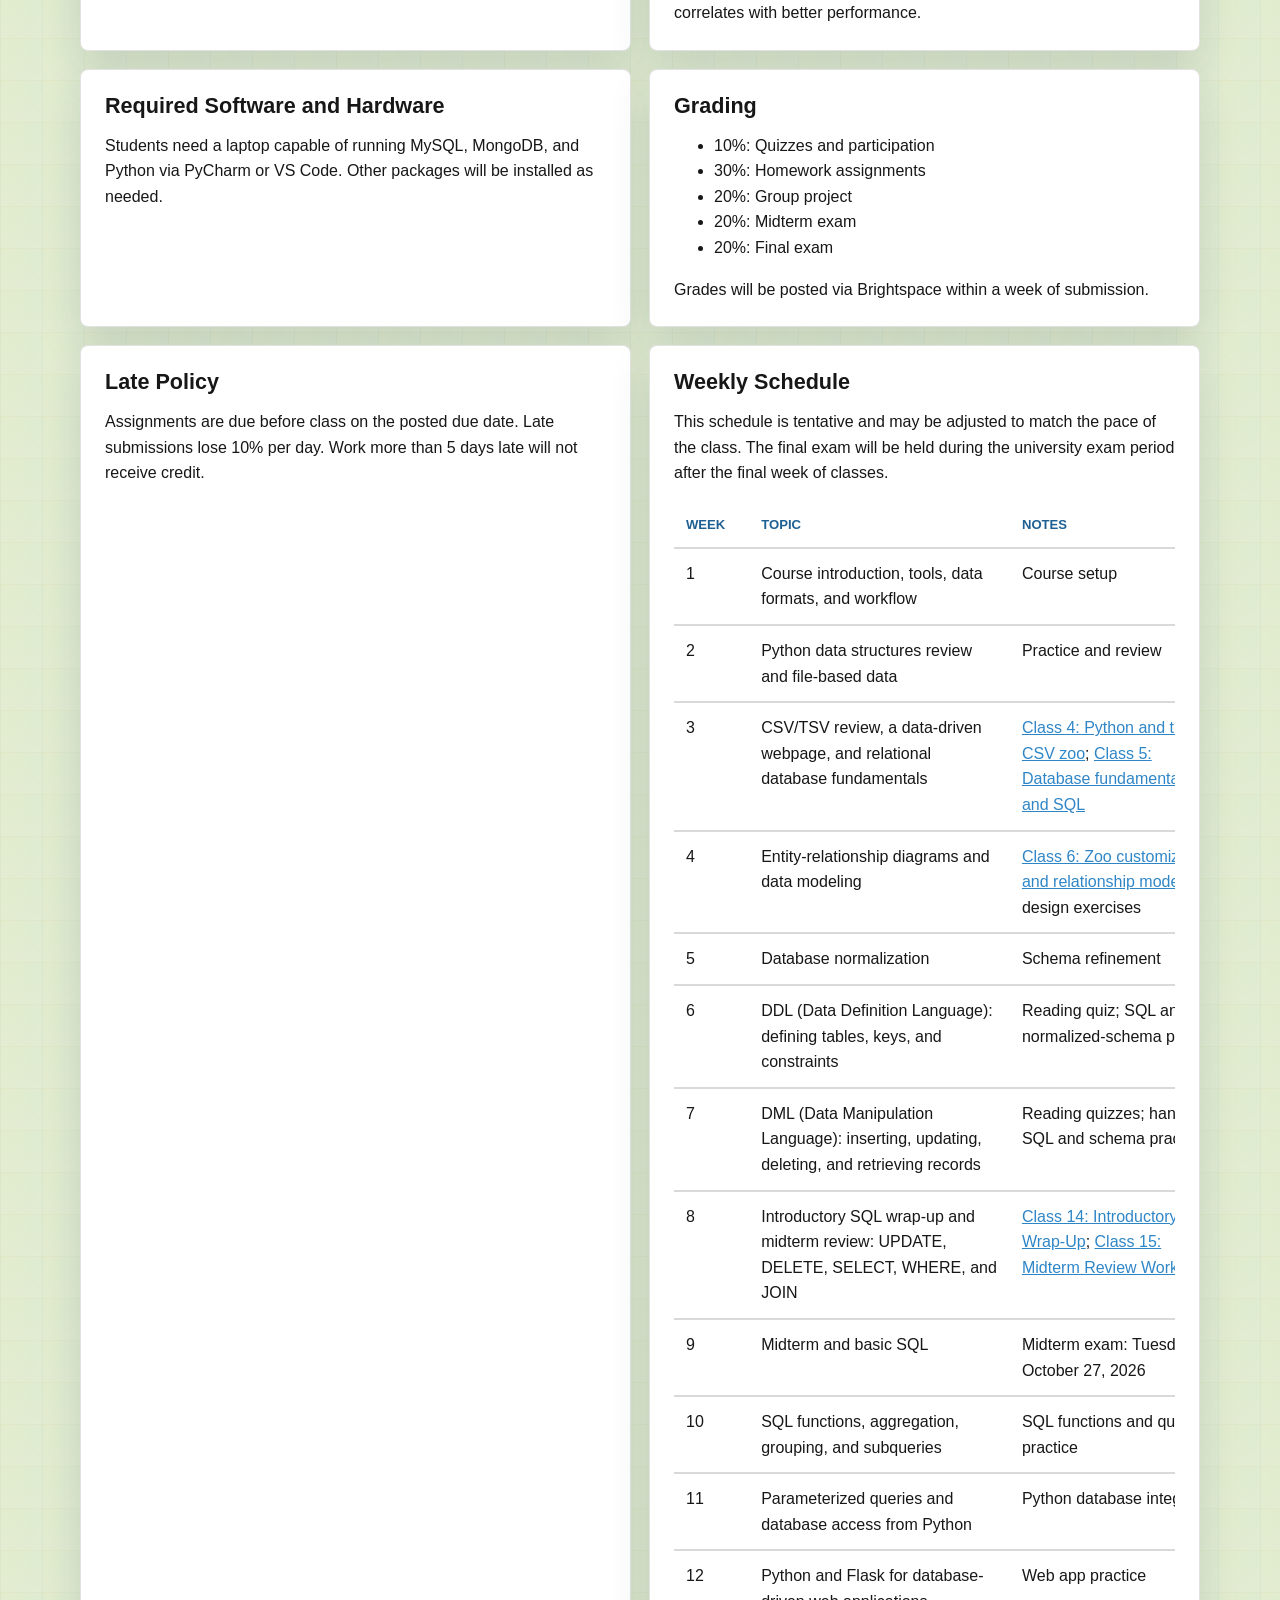
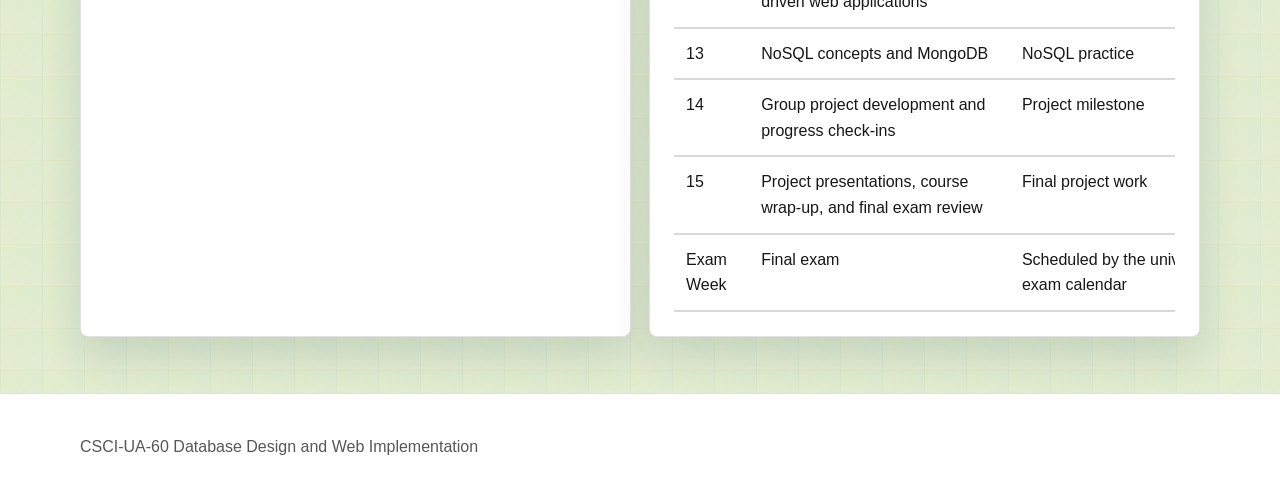
==== commit 8e829406: "Add SQL wrap-up and midterm review workshops" ====
--- a/index.html
+++ b/index.html
@@ -180,8 +180,8 @@
               </tr>
               <tr>
                 <td>8</td>
-                <td>Midterm Review: Normalization, DDL, DML, Simple Joins</td>
-                <td>Practice with SQL, normalization, and relational schemas</td>
+                <td>Introductory SQL wrap-up and midterm review: UPDATE, DELETE, SELECT, WHERE, and JOIN</td>
+                <td><a href="notes.html#week-8-class-14">Class 14: Introductory SQL Wrap-Up</a>; <a href="notes.html#week-8-class-15">Class 15: Midterm Review Workshop</a></td>
               </tr>
               <tr>
                 <td>9</td>
